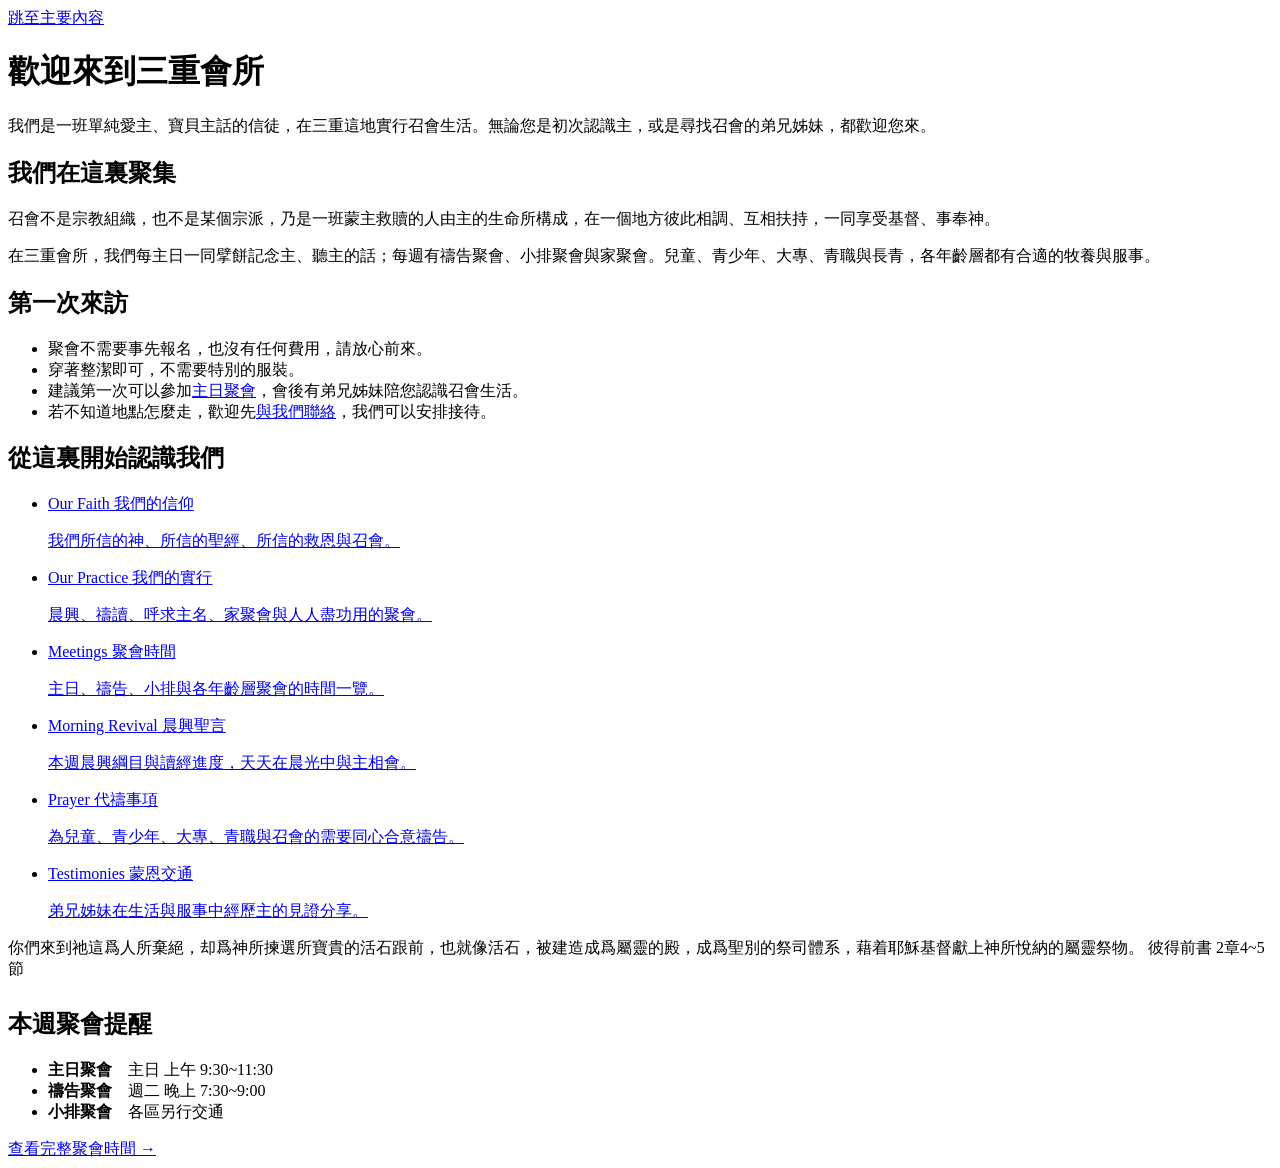
==== index.html @ 0f27f705 "Add files via upload" ====
<!DOCTYPE html>
<html lang="zh-Hant-TW">
<head>
<meta charset="UTF-8">
<meta name="viewport" content="width=device-width, initial-scale=1">
<title>首頁</title>
<meta name="description" content="新北市召會三重會所：聚會時間、代禱事項、晨興聖言與真理追求資訊。歡迎您與我們一同過召會生活。">
<meta name="theme-color" content="#A9C9DF">
<meta property="og:type" content="website">
<meta property="og:title" content="首頁｜新北市召會三重會所">
<meta property="og:description" content="新北市召會三重會所：聚會時間、代禱事項、晨興聖言與真理追求資訊。歡迎您與我們一同過召會生活。">
<meta property="og:locale" content="zh_TW">
<link rel="preconnect" href="https://fonts.googleapis.com">
<link rel="preconnect" href="https://fonts.gstatic.com" crossorigin>
<link href="https://fonts.googleapis.com/css2?family=Noto+Sans+TC:wght@400;500;700;900&display=swap" rel="stylesheet">
<link rel="stylesheet" href="assets/style.css">
</head>
<body data-page="home">

<a class="skip-link" href="#main">跳至主要內容</a>

<!-- 標題帶與選單由 assets/site.js 產生；未開啟 JavaScript 時顯示下方簡易連結 -->
<div id="site-header"><noscript>
  <header class="banner"><div class="wrap banner__inner">
    <span class="banner__logo"><span class="banner__org">新北市召會</span><span class="banner__hall">三重會所</span></span>
  </div></header>
  <nav class="nav" aria-label="主選單"><div class="wrap nav__inner"><ul class="nav__list" style="display:flex">
    <li class="nav__item"><a class="nav__link" href="index.html">首頁</a></li>
    <li class="nav__item"><a class="nav__link" href="about.html">召會簡介</a></li>
    <li class="nav__item"><a class="nav__link" href="truth.html">真理追求</a></li>
    <li class="nav__item"><a class="nav__link" href="prayer.html">代禱事項</a></li>
    <li class="nav__item"><a class="nav__link" href="meetings.html">聚會時間</a></li>
    <li class="nav__item"><a class="nav__link" href="contact.html">聯絡我們</a></li>
  </ul></div></nav>
</noscript></div>

<main id="main" class="page">
  <div class="wrap">
    <h1 class="page__title">歡迎來到三重會所</h1>
    <p class="page__lead">我們是一班單純愛主、寶貝主話的信徒，在三重這地實行召會生活。無論您是初次認識主，或是尋找召會的弟兄姊妹，都歡迎您來。</p>

    <div class="layout">
      <div>
        <h2 class="sec">我們在這裏聚集</h2>
        <p>召會不是宗教組織，也不是某個宗派，乃是一班蒙主救贖的人由主的生命所構成，在一個地方彼此相調、互相扶持，一同享受基督、事奉神。</p>
        <p>在三重會所，我們每主日一同擘餅記念主、聽主的話；每週有禱告聚會、小排聚會與家聚會。兒童、青少年、大專、青職與長青，各年齡層都有合適的牧養與服事。</p>

        <h2 class="sec">第一次來訪</h2>
        <ul class="list">
          <li>聚會不需要事先報名，也沒有任何費用，請放心前來。</li>
          <li>穿著整潔即可，不需要特別的服裝。</li>
          <li>建議第一次可以參加<a href="meetings.html">主日聚會</a>，會後有弟兄姊妹陪您認識召會生活。</li>
          <li>若不知道地點怎麼走，歡迎先<a href="contact.html">與我們聯絡</a>，我們可以安排接待。</li>
        </ul>

        <h2 class="sec">從這裏開始認識我們</h2>
        <ul class="cards">
          <li><a class="card" href="faith.html">
            <span class="card__kicker">Our Faith</span>
            <span class="card__title">我們的信仰</span>
            <p class="card__text">我們所信的神、所信的聖經、所信的救恩與召會。</p>
          </a></li>
          <li><a class="card" href="practice.html">
            <span class="card__kicker">Our Practice</span>
            <span class="card__title">我們的實行</span>
            <p class="card__text">晨興、禱讀、呼求主名、家聚會與人人盡功用的聚會。</p>
          </a></li>
          <li><a class="card" href="meetings.html">
            <span class="card__kicker">Meetings</span>
            <span class="card__title">聚會時間</span>
            <p class="card__text">主日、禱告、小排與各年齡層聚會的時間一覽。</p>
          </a></li>
          <li><a class="card" href="morning-revival.html">
            <span class="card__kicker">Morning Revival</span>
            <span class="card__title">晨興聖言</span>
            <p class="card__text">本週晨興綱目與讀經進度，天天在晨光中與主相會。</p>
          </a></li>
          <li><a class="card" href="prayer.html">
            <span class="card__kicker">Prayer</span>
            <span class="card__title">代禱事項</span>
            <p class="card__text">為兒童、青少年、大專、青職與召會的需要同心合意禱告。</p>
          </a></li>
          <li><a class="card" href="testimony.html">
            <span class="card__kicker">Testimonies</span>
            <span class="card__title">蒙恩交通</span>
            <p class="card__text">弟兄姊妹在生活與服事中經歷主的見證分享。</p>
          </a></li>
        </ul>
      </div>

      <aside>
        <p class="verse verse--ruled">
          你們來到祂這爲人所棄絕，却爲神所揀選所寶貴的活石跟前，也就像活石，被建造成爲屬靈的殿，成爲聖別的祭司體系，藉着耶穌基督獻上神所悅納的屬靈祭物。
          <span class="verse__ref">彼得前書 2章4~5節</span>
        </p>

        <div class="panel" style="margin-top:28px">
          <h2 class="sec" style="margin-top:0">本週聚會提醒</h2>
          <ul class="list list--plain">
            <li><b>主日聚會</b>　主日 上午 9:30~11:30</li>
            <li><b>禱告聚會</b>　週二 晚上 7:30~9:00</li>
            <li><b>小排聚會</b>　各區另行交通</li>
          </ul>
          <p style="margin-bottom:0"><a href="meetings.html">查看完整聚會時間 →</a></p>
        </div>
      </aside>
    </div>
  </div>
</main>

<div id="site-footer"></div>
<script src="assets/site.js"></script>
</body>
</html>
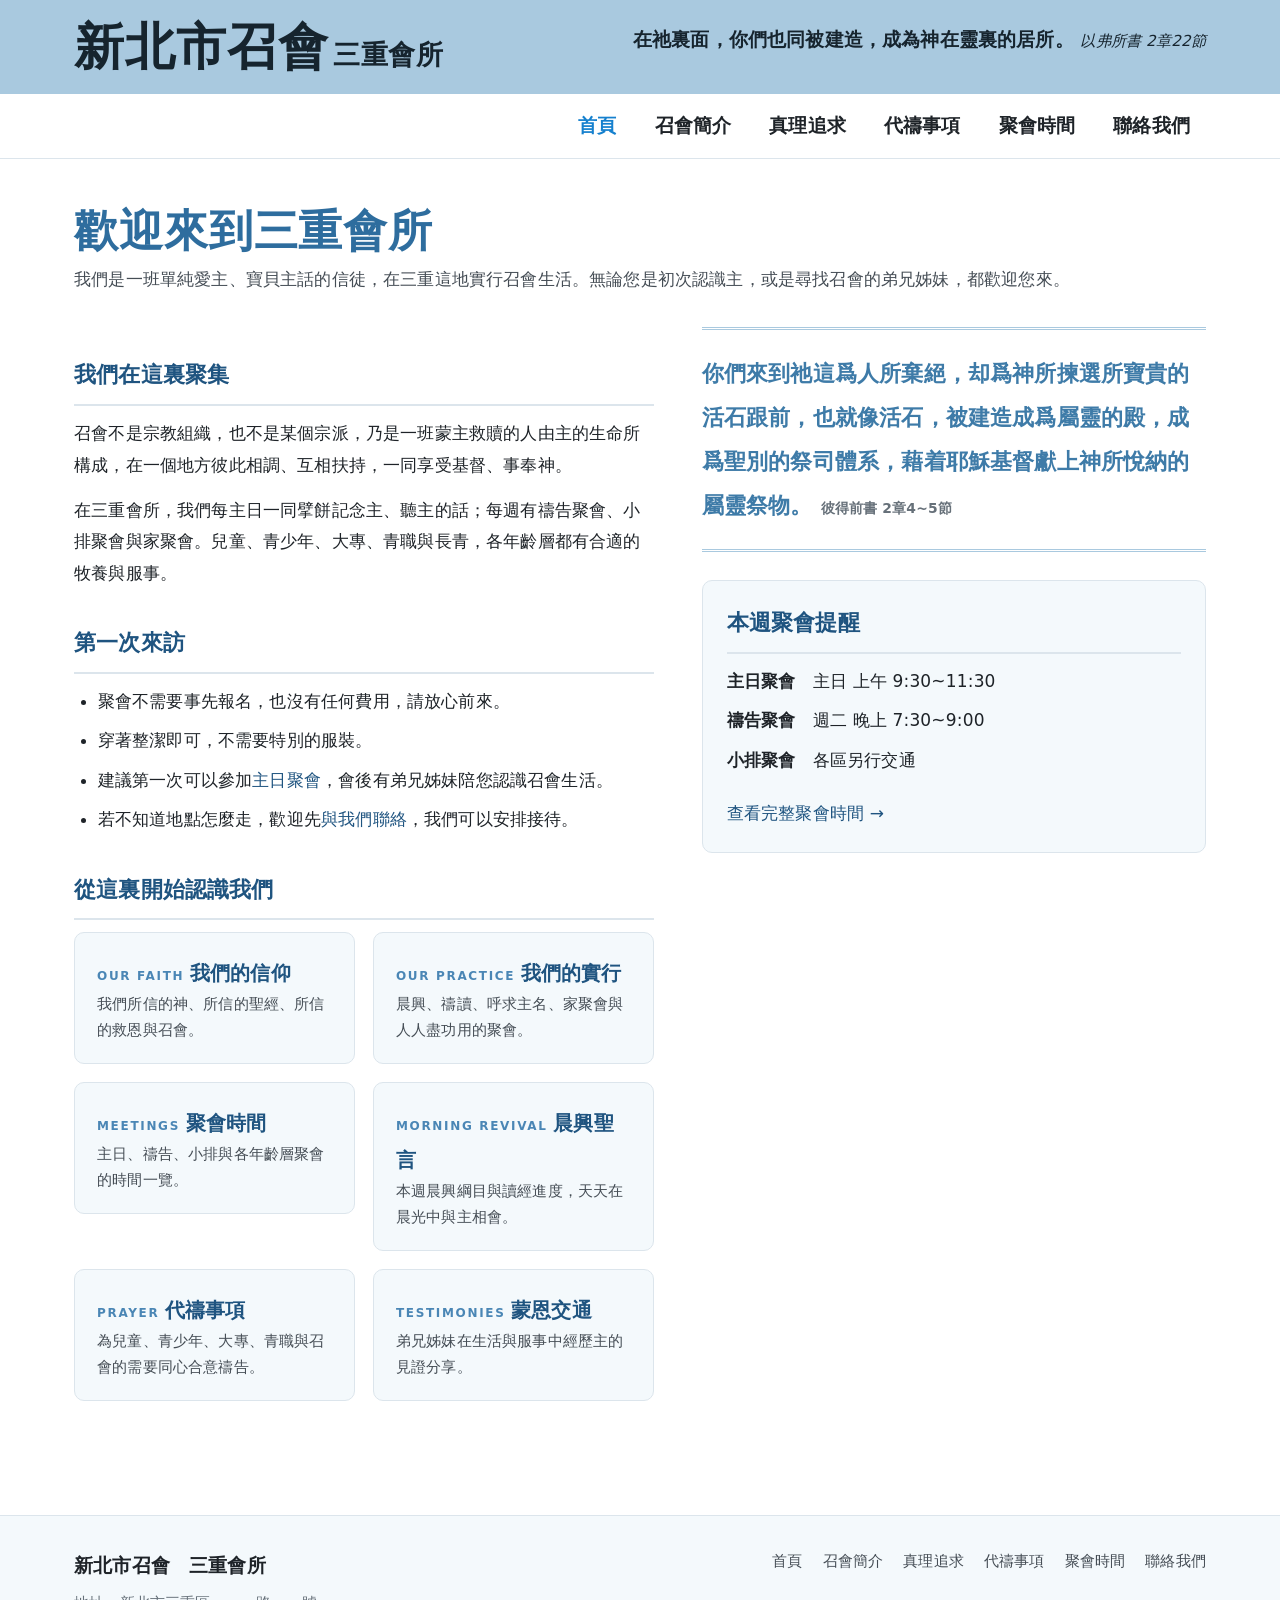
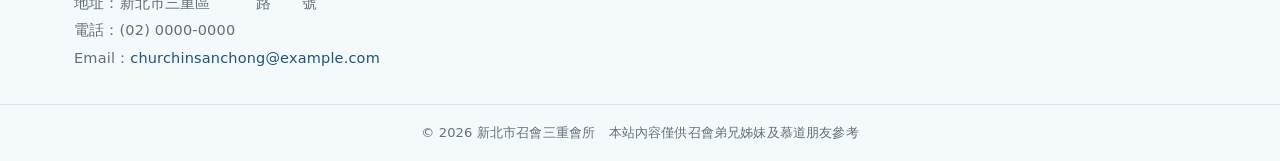
==== commit 8052ac57: "Add files via upload" ====
--- a/index.html
+++ b/index.html
@@ -13,13 +13,13 @@
 <link rel="preconnect" href="https://fonts.googleapis.com">
 <link rel="preconnect" href="https://fonts.gstatic.com" crossorigin>
 <link href="https://fonts.googleapis.com/css2?family=Noto+Sans+TC:wght@400;500;700;900&display=swap" rel="stylesheet">
-<link rel="stylesheet" href="assets/style.css">
+<link rel="stylesheet" href="style.css">
 </head>
 <body data-page="home">
 
 <a class="skip-link" href="#main">跳至主要內容</a>
 
-<!-- 標題帶與選單由 assets/site.js 產生；未開啟 JavaScript 時顯示下方簡易連結 -->
+<!-- 標題帶與選單由 site.js 產生；未開啟 JavaScript 時顯示下方簡易連結 -->
 <div id="site-header"><noscript>
   <header class="banner"><div class="wrap banner__inner">
     <span class="banner__logo"><span class="banner__org">新北市召會</span><span class="banner__hall">三重會所</span></span>
@@ -109,6 +109,6 @@
 </main>
 
 <div id="site-footer"></div>
-<script src="assets/site.js"></script>
+<script src="site.js"></script>
 </body>
 </html>
--- a/style.css
+++ b/style.css
@@ -0,0 +1,294 @@
+/* ============================================================
+   新北市召會 三重會所 — 全站樣式
+   參照淡水會所網站的版面架構（標題帶 / 橫向選單 / 內文 / 經文欄）
+   如需調整整體配色，只要修改下面 :root 的色票即可。
+   ============================================================ */
+
+:root{
+  /* 色票 —— 粉藍 */
+  --band:      #A9C9DF;   /* 頂端標題帶底色（粉藍） */
+  --band-ink:  #16242E;   /* 標題帶上的文字（深藍灰） */
+  --brand:     #2E6D9E;   /* 頁面主標題（藍） */
+  --brand-dark:#1F5480;   /* 段落標題、連結（深藍） */
+  --active:    #1580CE;   /* 目前所在頁面的選單顏色（亮藍） */
+  --hover:     #4A86B5;   /* 選單滑過的顏色（中藍） */
+  --verse:     #3E7BA8;   /* 經文區塊的字（霧藍） */
+  --ink:       #1E2328;   /* 內文 */
+  --ink-2:     #454D55;   /* 次要內文 */
+  --ink-3:     #667079;   /* 註解、頁尾 */
+  --line:      #DCE5EC;   /* 分隔線 */
+  --bg:        #FFFFFF;
+  --bg-soft:   #F4F9FC;   /* 淺色區塊底 */
+
+  /* 版面 */
+  --wrap: 1180px;
+  --radius: 10px;
+}
+
+*,*::before,*::after{box-sizing:border-box}
+html{-webkit-text-size-adjust:100%;scroll-behavior:smooth}
+body{
+  margin:0;
+  background:var(--bg);
+  color:var(--ink);
+  font-family:"Noto Sans TC","PingFang TC","Microsoft JhengHei",system-ui,-apple-system,sans-serif;
+  font-size:17px;
+  line-height:1.85;
+  letter-spacing:.01em;
+}
+img{max-width:100%;height:auto;display:block}
+a{color:var(--brand-dark);text-decoration:none}
+a:hover{text-decoration:underline}
+[hidden]{display:none !important}
+
+.wrap{max-width:var(--wrap);margin:0 auto;padding-inline:24px}
+
+/* ── 略過導覽（無障礙） ───────────────────────────── */
+.skip-link{
+  position:absolute;left:-9999px;top:0;z-index:200;
+  background:var(--active);color:#fff;padding:10px 18px;border-radius:0 0 var(--radius) 0;
+}
+.skip-link:focus{left:0}
+
+/* ============================================================
+   1. 頂端標題帶
+   ============================================================ */
+.banner{background:var(--band);color:var(--band-ink)}
+.banner__inner{
+  display:flex;align-items:center;justify-content:space-between;gap:28px;
+  padding-block:22px;
+}
+.banner__logo{display:flex;align-items:baseline;gap:4px;color:inherit;text-decoration:none}
+.banner__logo:hover{text-decoration:none}
+.banner__org{
+  font-size:clamp(30px,4.6vw,50px);font-weight:900;line-height:1;letter-spacing:.02em;
+}
+.banner__hall{
+  font-size:clamp(17px,2.4vw,27px);font-weight:900;line-height:1;letter-spacing:.02em;
+}
+.banner__verse{
+  text-align:right;font-weight:700;line-height:1.7;
+  font-size:clamp(13px,1.45vw,19px);max-width:34em;
+}
+.banner__ref{font-size:.82em;font-weight:500;font-style:italic;white-space:nowrap}
+
+/* ============================================================
+   2. 導覽選單
+   ============================================================ */
+.nav{
+  position:sticky;top:0;z-index:100;
+  background:rgba(255,255,255,.96);
+  backdrop-filter:saturate(160%) blur(6px);
+  border-bottom:1px solid var(--line);
+}
+.nav__inner{display:flex;align-items:center;justify-content:flex-end;gap:12px;min-height:64px}
+
+.nav__toggle{
+  display:none;margin-right:auto;
+  background:none;border:1px solid var(--line);border-radius:8px;
+  padding:9px 13px;font:inherit;font-size:15px;color:var(--ink);cursor:pointer;
+  align-items:center;gap:8px;
+}
+.nav__toggle:hover{border-color:var(--hover);color:var(--hover)}
+.nav__burger{width:18px;height:2px;background:currentColor;position:relative;display:block}
+.nav__burger::before,.nav__burger::after{
+  content:"";position:absolute;left:0;width:18px;height:2px;background:currentColor;
+}
+.nav__burger::before{top:-6px}
+.nav__burger::after{top:6px}
+
+.nav__list{list-style:none;display:flex;align-items:center;gap:6px;margin:0;padding:0}
+.nav__item{position:relative}
+.nav__link{
+  display:block;padding:12px 16px;border-radius:8px;
+  font-size:19px;font-weight:700;color:var(--ink);text-decoration:none;white-space:nowrap;
+  transition:color .15s ease,background .15s ease;
+}
+.nav__link:hover,.nav__link:focus-visible{color:var(--hover);text-decoration:none}
+.nav__item.is-current > .nav__link{color:var(--active)}
+
+/* 下拉子選單 */
+.nav__sub{
+  list-style:none;margin:0;padding:6px;
+  position:absolute;top:100%;left:50%;transform:translateX(-50%) translateY(-6px);
+  min-width:max-content;background:var(--band);
+  border-radius:0 0 var(--radius) var(--radius);
+  box-shadow:0 10px 26px rgba(0,0,0,.16);
+  opacity:0;visibility:hidden;transition:opacity .16s ease,transform .16s ease,visibility .16s;
+}
+.nav__item:hover > .nav__sub,
+.nav__item:focus-within > .nav__sub{opacity:1;visibility:visible;transform:translateX(-50%) translateY(0)}
+.nav__sub .nav__link{
+  font-size:17px;font-weight:700;color:var(--band-ink);padding:9px 18px;text-align:center;
+}
+.nav__sub .nav__link:hover{color:#fff;background:rgba(0,0,0,.14)}
+.nav__sub li.is-current > .nav__link{color:var(--active)}
+
+/* ============================================================
+   3. 頁面主體
+   ============================================================ */
+.page{padding-block:44px 64px;min-height:52vh}
+.page__title{
+  font-size:clamp(30px,4.4vw,44px);font-weight:900;color:var(--brand);
+  margin:0 0 6px;line-height:1.25;letter-spacing:.02em;
+}
+.page__lead{color:var(--ink-2);margin:0 0 26px;font-size:17px}
+
+/* 兩欄：主內容 + 右側經文欄 */
+.layout{display:grid;grid-template-columns:minmax(0,1.15fr) minmax(0,1fr);gap:48px;align-items:start}
+.layout--narrow{grid-template-columns:minmax(0,760px);justify-content:start}
+
+/* 段落標題 */
+h2.sec{
+  font-size:22px;font-weight:900;color:var(--brand-dark);
+  margin:34px 0 12px;padding-bottom:8px;border-bottom:2px solid var(--line);
+}
+h3.sub{font-size:18px;font-weight:700;color:var(--ink);margin:22px 0 8px}
+p{margin:0 0 14px}
+
+/* ── 條列 ───────────────────────────────────────── */
+.list{margin:0 0 22px;padding-left:1.4em}
+.list li{margin-bottom:8px}
+.list--num{list-style:decimal}
+.list--cjk{list-style:cjk-ideographic}
+.list--plain{list-style:none;padding-left:0}
+
+/* 代禱事項 / 分組條列 */
+.group{margin-bottom:26px}
+.group__head{font-size:18px;font-weight:900;color:var(--ink);margin:0 0 6px}
+.group__items{margin:0;padding-left:1.35em}
+.group__items li{margin-bottom:6px;color:var(--ink-2)}
+
+/* 聚會時間表 */
+.meetings{list-style:decimal;margin:0;padding-left:1.5em;font-size:18px}
+.meetings li{margin-bottom:14px}
+.meetings b{font-weight:900}
+.meetings .when{color:var(--ink-2)}
+.meetings .memo{display:block;font-size:14.5px;color:var(--ink-3);line-height:1.6;margin-top:2px}
+
+/* ── 經文區塊 ───────────────────────────────────── */
+.verse{
+  color:var(--verse);font-weight:900;font-size:clamp(17px,1.75vw,23px);line-height:1.95;
+  margin:6px 0 0;
+}
+.verse__ref{font-size:.62em;font-weight:700;color:var(--ink-3);white-space:nowrap}
+.verse--ruled{border-top:3px double var(--band);border-bottom:3px double var(--band);padding-block:22px}
+
+/* ── 卡片 ───────────────────────────────────────── */
+.cards{display:grid;grid-template-columns:repeat(auto-fit,minmax(232px,1fr));gap:18px;margin:8px 0 30px;padding:0;list-style:none}
+.card{
+  display:block;background:var(--bg-soft);border:1px solid var(--line);border-radius:var(--radius);
+  padding:22px 22px 20px;color:inherit;text-decoration:none;
+  transition:transform .18s ease,box-shadow .18s ease,border-color .18s ease;
+}
+a.card:hover{transform:translateY(-3px);box-shadow:0 12px 28px rgba(0,0,0,.08);border-color:var(--band);text-decoration:none}
+.card__kicker{font-size:12px;font-weight:700;letter-spacing:.14em;color:var(--hover);text-transform:uppercase}
+.card__title{font-size:20px;font-weight:900;color:var(--brand-dark);margin:6px 0 6px}
+.card__text{font-size:15px;color:var(--ink-2);line-height:1.7;margin:0}
+
+/* ── 資訊方塊 / 提醒 ────────────────────────────── */
+.panel{background:var(--bg-soft);border:1px solid var(--line);border-radius:var(--radius);padding:22px 24px;margin:0 0 24px}
+.panel > :last-child{margin-bottom:0}
+.note{
+  border-left:4px solid var(--band);background:var(--bg-soft);
+  padding:14px 18px;border-radius:0 var(--radius) var(--radius) 0;
+  font-size:15px;color:var(--ink-2);margin:0 0 24px;
+}
+.note b{color:var(--brand-dark)}
+
+/* ── 晨興聖言（綱目） ───────────────────────────── */
+.mr__meta{font-size:17px;line-height:1.8;margin:0 0 6px}
+.mr__meta b{font-weight:900}
+.mr__scripture{color:var(--ink-2);margin:0 0 28px}
+.mr__day{
+  font-size:19px;font-weight:900;color:var(--brand-dark);
+  margin:30px 0 10px;padding:6px 0;border-top:1px solid var(--line);
+}
+.outline{list-style:none;margin:0 0 18px;padding:0}
+.outline ol{list-style:none;margin:6px 0 0;padding:0}
+.outline li{margin-bottom:9px;line-height:1.85}
+.outline .lv1{font-weight:900;color:var(--ink)}          /* 壹、貳、參 */
+.outline .lv2{font-weight:400;color:var(--ink)}          /* 一、二、三 */
+.outline .lv3{font-weight:400;color:var(--ink-2);padding-left:2em}   /* 1. 2. 3. */
+.outline .lv4{font-weight:400;color:var(--ink-3);padding-left:4em}   /* a. b. c. */
+.marker{color:var(--brand);font-weight:900;margin-right:.4em}
+
+/* ── 蒙恩交通 ───────────────────────────────────── */
+.story{border-bottom:1px solid var(--line);padding-bottom:22px;margin-bottom:22px}
+.story:last-child{border-bottom:0}
+.story__date{font-size:13.5px;color:var(--ink-3);letter-spacing:.05em}
+.story__title{font-size:20px;font-weight:900;color:var(--brand-dark);margin:4px 0 8px}
+.story__body{margin:0;color:var(--ink-2)}
+
+/* ── 聯絡我們 ───────────────────────────────────── */
+.contact{list-style:none;margin:0 0 24px;padding:0}
+.contact li{display:flex;gap:14px;padding:13px 0;border-bottom:1px solid var(--line);align-items:flex-start}
+.contact li:last-child{border-bottom:0}
+.contact dt,.contact .k{flex:0 0 5.5em;font-weight:900;color:var(--brand-dark)}
+.contact .v{flex:1;min-width:0;color:var(--ink-2);word-break:break-word}
+.map{border:1px solid var(--line);border-radius:var(--radius);overflow:hidden;aspect-ratio:16/10}
+.map iframe{width:100%;height:100%;border:0;display:block}
+
+/* ── 圖片 ───────────────────────────────────────── */
+.figure{margin:26px 0 0;border-radius:var(--radius);overflow:hidden;border:1px solid var(--line)}
+.figure figcaption{font-size:14px;color:var(--ink-3);padding:10px 14px;background:var(--bg-soft)}
+.placeholder{
+  display:grid;place-items:center;aspect-ratio:16/9;background:var(--bg-soft);
+  color:var(--ink-3);font-size:15px;text-align:center;padding:20px;
+}
+
+/* ============================================================
+   4. 頁尾
+   ============================================================ */
+.footer{background:var(--bg-soft);border-top:1px solid var(--line);margin-top:20px}
+.footer__inner{display:flex;flex-wrap:wrap;gap:26px;justify-content:space-between;padding-block:32px}
+.footer__brand{font-weight:900;font-size:19px;color:var(--ink)}
+.footer__meta{font-size:14.5px;color:var(--ink-3);line-height:1.9;margin:6px 0 0}
+.footer__links{list-style:none;margin:0;padding:0;display:flex;flex-wrap:wrap;gap:8px 20px;font-size:14.5px}
+.footer__links a{color:var(--ink-2)}
+.footer__copy{border-top:1px solid var(--line);padding-block:16px;font-size:13px;color:var(--ink-3);text-align:center}
+
+/* ============================================================
+   5. 響應式（手機 / 平板）
+   ============================================================ */
+@media (max-width:1000px){
+  .layout{grid-template-columns:minmax(0,1fr);gap:34px}
+}
+
+@media (max-width:860px){
+  body{font-size:16px}
+  .banner__inner{flex-direction:column;align-items:flex-start;gap:12px;padding-block:18px}
+  .banner__verse{text-align:left;font-size:14px}
+
+  .nav__inner{justify-content:flex-start;min-height:58px;flex-wrap:wrap}
+  .nav__toggle{display:inline-flex}
+  .nav__list{
+    display:none;width:100%;flex-direction:column;align-items:stretch;gap:0;
+    padding-bottom:12px;
+  }
+  .nav__list.is-open{display:flex}
+  .nav__item{border-top:1px solid var(--line)}
+  .nav__link{padding:13px 4px;border-radius:0}
+  .nav__sub{
+    position:static;transform:none;opacity:1;visibility:visible;
+    background:var(--bg-soft);box-shadow:none;border-radius:0;padding:2px 0 6px;
+  }
+  .nav__item:hover > .nav__sub,
+  .nav__item:focus-within > .nav__sub{transform:none}
+  .nav__sub .nav__link{text-align:left;padding-left:22px;font-size:16px;color:var(--ink-2)}
+  .nav__sub .nav__link::before{content:"— ";color:var(--band)}
+}
+
+@media (max-width:520px){
+  .wrap{padding-inline:18px}
+  .page{padding-block:32px 48px}
+  .contact li{flex-direction:column;gap:2px}
+  .contact dt,.contact .k{flex:none}
+}
+
+/* ── 列印 ───────────────────────────────────────── */
+@media print{
+  .nav,.footer__links,.skip-link{display:none}
+  body{font-size:12pt}
+  .banner{background:none;border-bottom:2px solid var(--band)}
+}
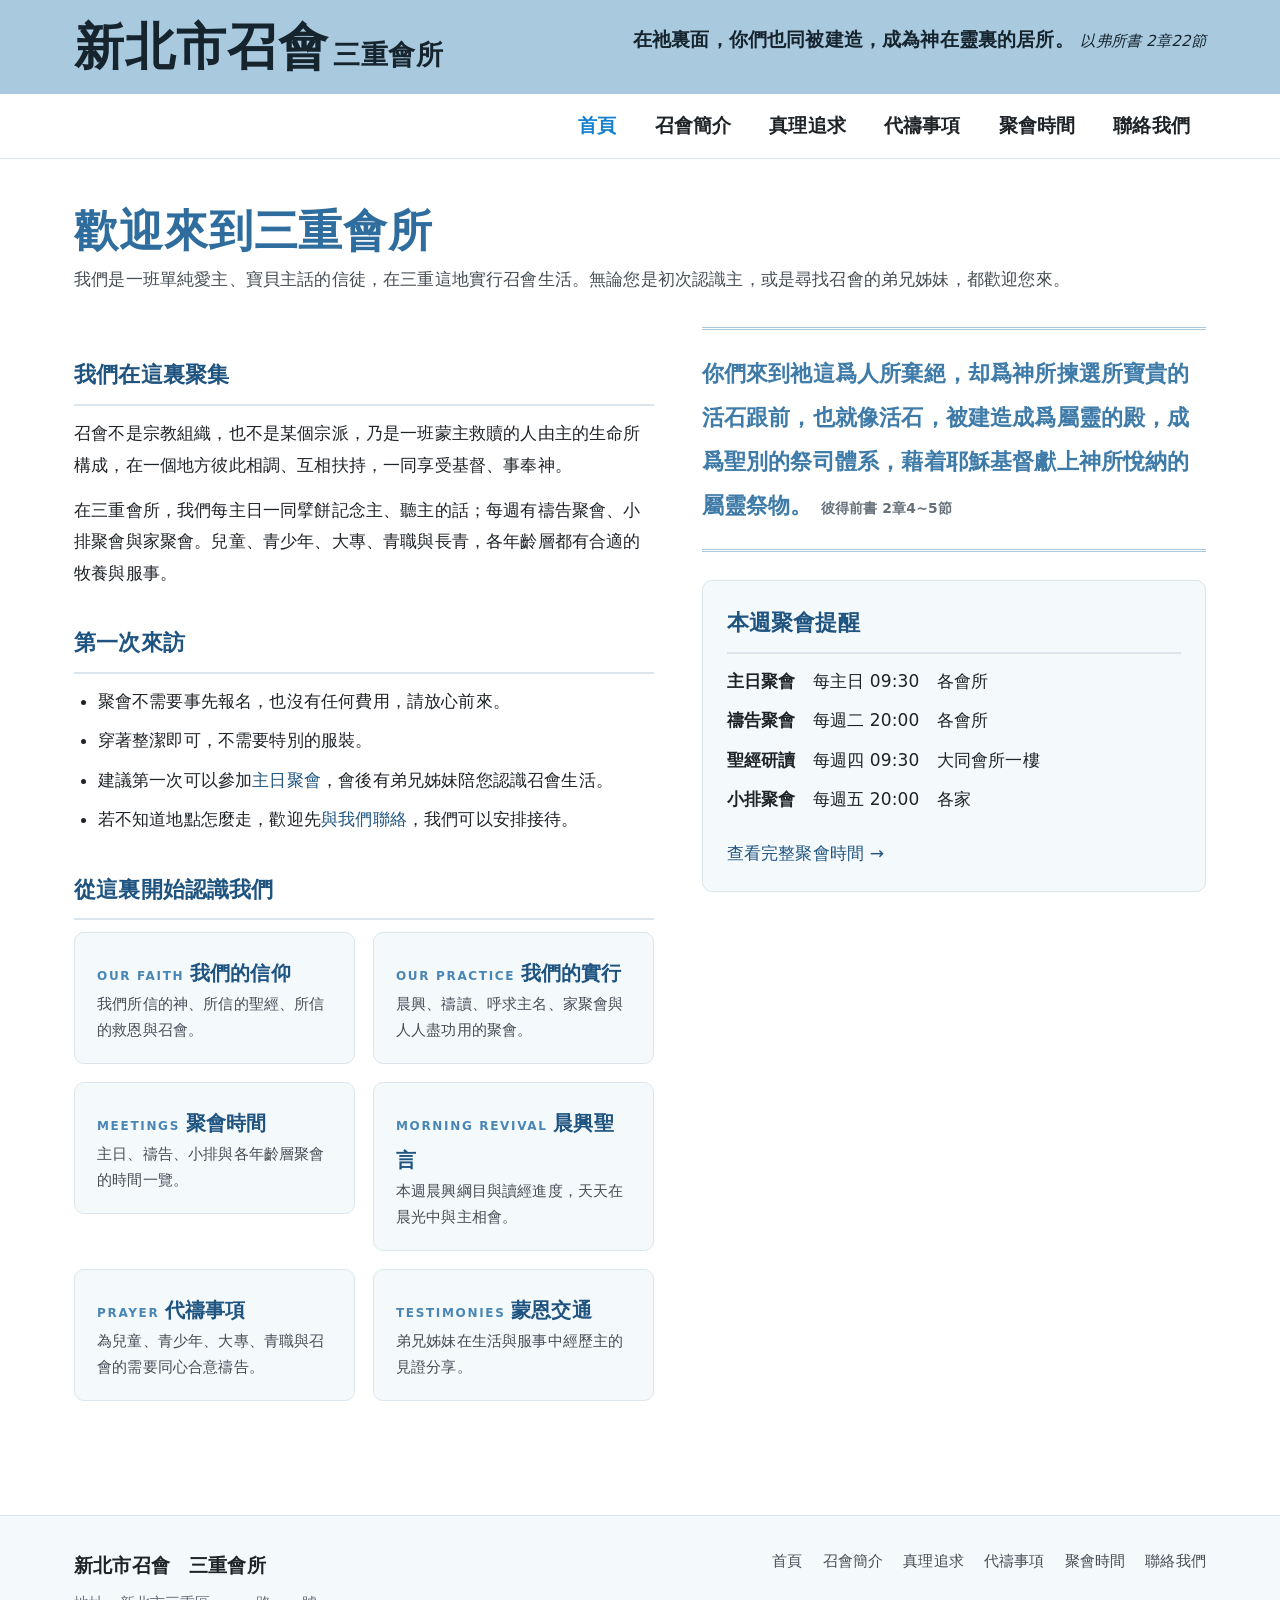
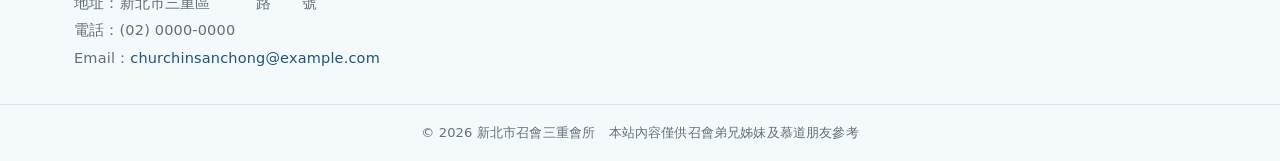
==== commit 41a6fe2e: "Add files via upload" ====
--- a/index.html
+++ b/index.html
@@ -97,9 +97,10 @@
         <div class="panel" style="margin-top:28px">
           <h2 class="sec" style="margin-top:0">本週聚會提醒</h2>
           <ul class="list list--plain">
-            <li><b>主日聚會</b>　主日 上午 9:30~11:30</li>
-            <li><b>禱告聚會</b>　週二 晚上 7:30~9:00</li>
-            <li><b>小排聚會</b>　各區另行交通</li>
+            <li><b>主日聚會</b>　每主日 09:30　各會所</li>
+            <li><b>禱告聚會</b>　每週二 20:00　各會所</li>
+            <li><b>聖經研讀</b>　每週四 09:30　大同會所一樓</li>
+            <li><b>小排聚會</b>　每週五 20:00　各家</li>
           </ul>
           <p style="margin-bottom:0"><a href="meetings.html">查看完整聚會時間 →</a></p>
         </div>
--- a/style.css
+++ b/style.css
@@ -228,6 +228,17 @@
 .contact .v{flex:1;min-width:0;color:var(--ink-2);word-break:break-word}
 .map{border:1px solid var(--line);border-radius:var(--radius);overflow:hidden;aspect-ratio:16/10}
 .map iframe{width:100%;height:100%;border:0;display:block}
+
+/* ── 表格（聚會一覽、讀經進度） ─────────────────── */
+.tbl-wrap{overflow-x:auto;margin:0 0 26px;border:1px solid var(--line);border-radius:var(--radius)}
+.tbl{border-collapse:collapse;width:100%;min-width:430px;font-size:15.5px}
+.tbl th,.tbl td{padding:10px 14px;text-align:left;border-bottom:1px solid var(--line);vertical-align:top}
+.tbl thead th{background:var(--bg-soft);font-weight:900;color:var(--brand-dark);white-space:nowrap}
+.tbl tbody tr:last-child td{border-bottom:0}
+.tbl .nw{white-space:nowrap}
+.tbl .when{font-variant-numeric:tabular-nums;white-space:nowrap}
+.tbl .name{font-weight:700;color:var(--ink);white-space:nowrap}
+.tbl tbody tr:hover{background:var(--bg-soft)}
 
 /* ── 圖片 ───────────────────────────────────────── */
 .figure{margin:26px 0 0;border-radius:var(--radius);overflow:hidden;border:1px solid var(--line)}
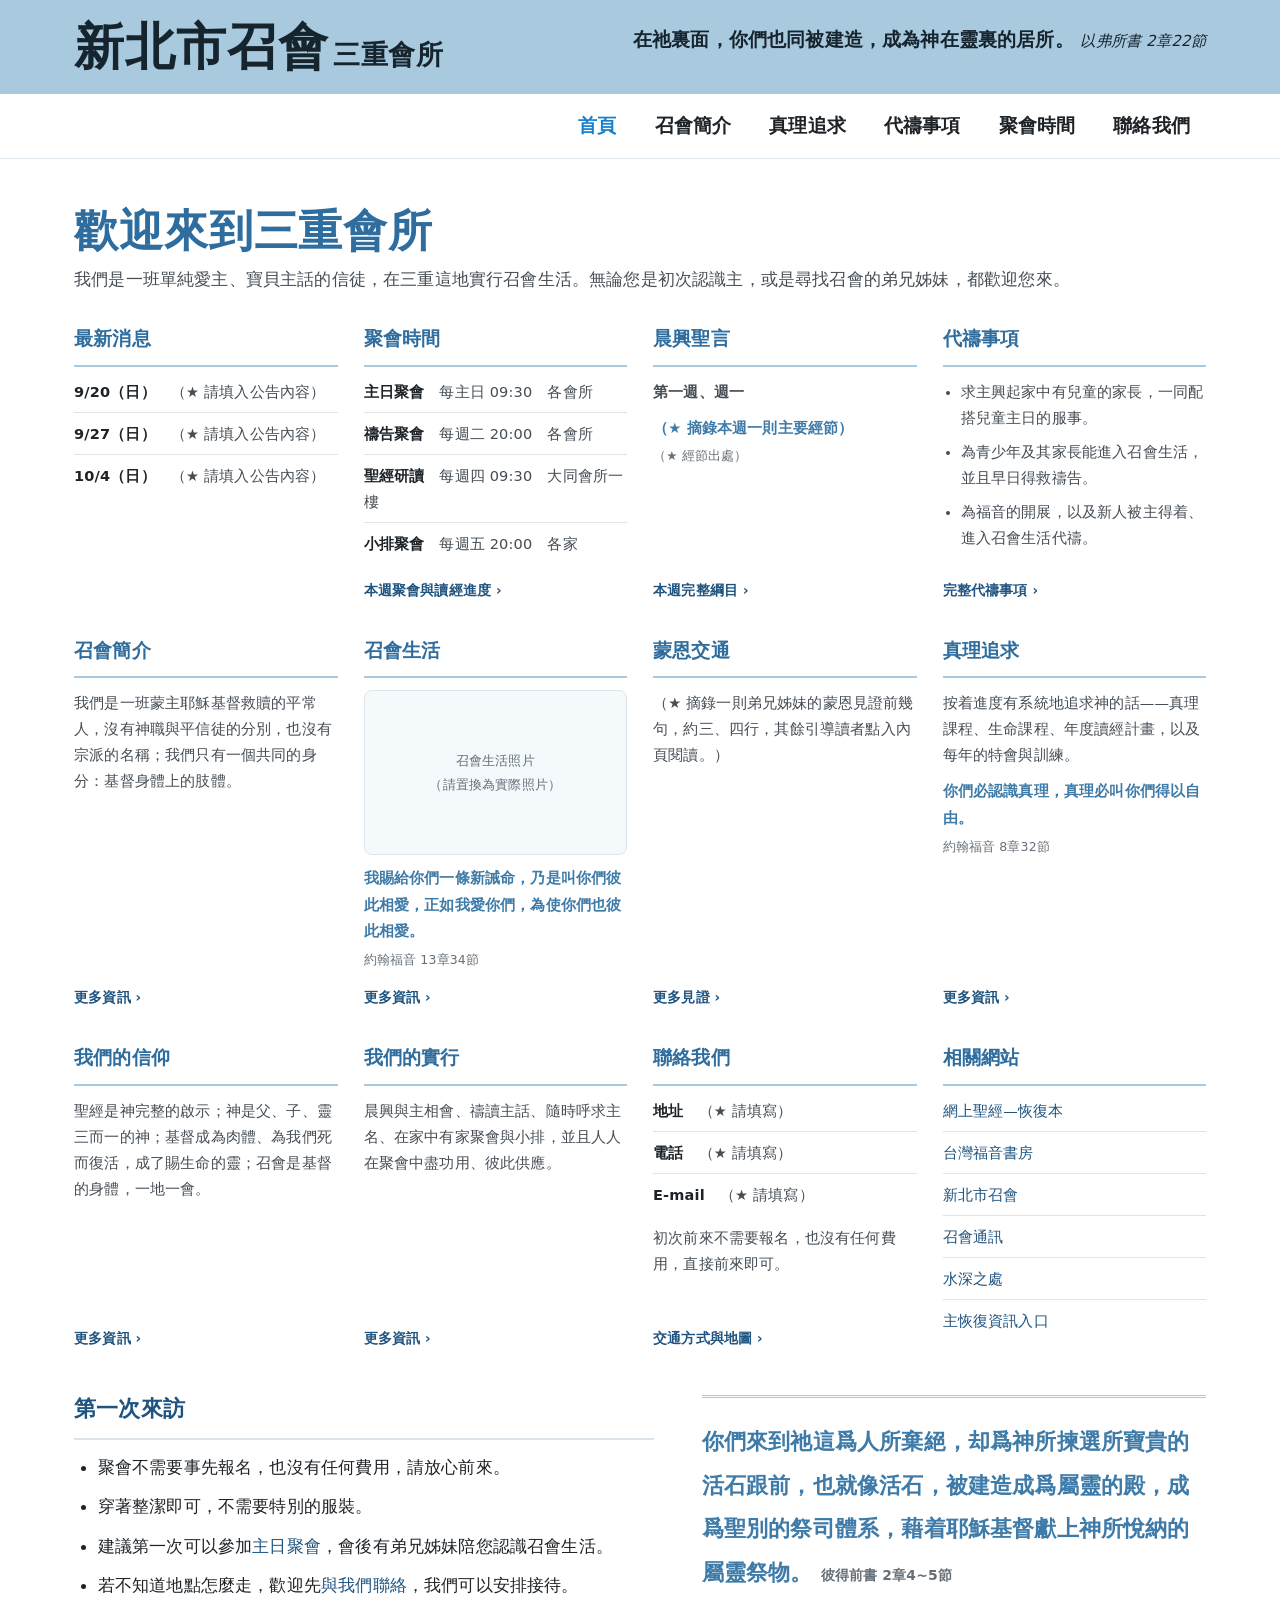
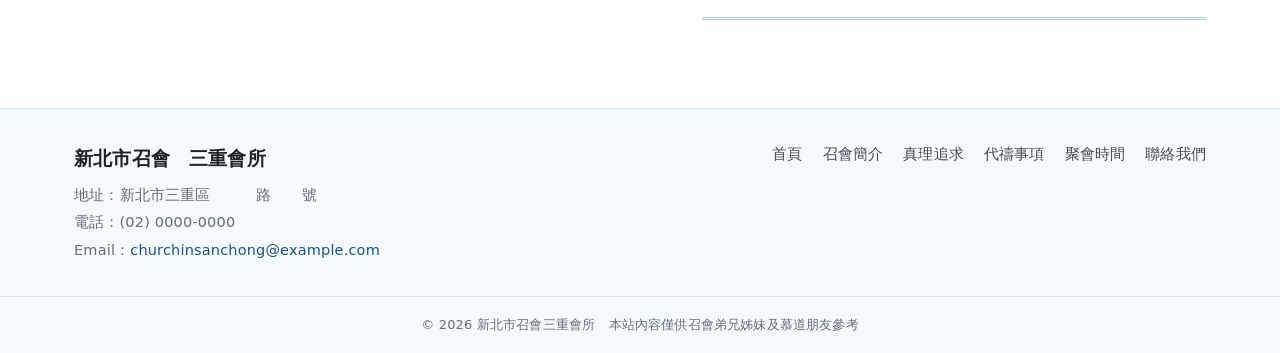
==== commit ed5d385e: "Add files via upload" ====
--- a/index.html
+++ b/index.html
@@ -39,71 +39,172 @@
     <h1 class="page__title">歡迎來到三重會所</h1>
     <p class="page__lead">我們是一班單純愛主、寶貝主話的信徒，在三重這地實行召會生活。無論您是初次認識主，或是尋找召會的弟兄姊妹，都歡迎您來。</p>
 
+    <!-- ============================================================
+         首頁入口區塊（參照淡水會所首頁的四欄版面）
+         每一塊放一段摘要，底部以「更多資訊 ›」連到內頁。
+         ★ 標記處請替換為實際內容。
+         ============================================================ -->
+    <div class="home-grid">
+
+      <!-- ── 1. 最新消息（★ 每週更新）── -->
+      <section class="block">
+        <h2 class="block__title">最新消息</h2>
+        <div class="block__body">
+          <ul class="block__list block__list--plain">
+            <li><span class="block__date">9/20（日）</span>　（★ 請填入公告內容）</li>
+            <li><span class="block__date">9/27（日）</span>　（★ 請填入公告內容）</li>
+            <li><span class="block__date">10/4（日）</span>　（★ 請填入公告內容）</li>
+          </ul>
+        </div>
+      </section>
+
+      <!-- ── 2. 聚會時間 ── -->
+      <section class="block">
+        <h2 class="block__title">聚會時間</h2>
+        <div class="block__body">
+          <ul class="block__list block__list--plain">
+            <li><span class="block__date">主日聚會</span>　每主日 09:30　各會所</li>
+            <li><span class="block__date">禱告聚會</span>　每週二 20:00　各會所</li>
+            <li><span class="block__date">聖經研讀</span>　每週四 09:30　大同會所一樓</li>
+            <li><span class="block__date">小排聚會</span>　每週五 20:00　各家</li>
+          </ul>
+        </div>
+        <a class="block__more" href="meetings.html">本週聚會與讀經進度</a>
+      </section>
+
+      <!-- ── 3. 晨興聖言（★ 每週更新摘錄）── -->
+      <section class="block">
+        <h2 class="block__title">晨興聖言</h2>
+        <div class="block__body">
+          <p><b>第一週、週一</b></p>
+          <p class="block__quote">（★ 摘錄本週一則主要經節）
+            <span class="block__ref">（★ 經節出處）</span>
+          </p>
+        </div>
+        <a class="block__more" href="morning-revival.html">本週完整綱目</a>
+      </section>
+
+      <!-- ── 4. 代禱事項 ── -->
+      <section class="block">
+        <h2 class="block__title">代禱事項</h2>
+        <div class="block__body">
+          <ul class="block__list">
+            <li>求主興起家中有兒童的家長，一同配搭兒童主日的服事。</li>
+            <li>為青少年及其家長能進入召會生活，並且早日得救禱告。</li>
+            <li>為福音的開展，以及新人被主得着、進入召會生活代禱。</li>
+          </ul>
+        </div>
+        <a class="block__more" href="prayer.html">完整代禱事項</a>
+      </section>
+
+      <!-- ── 5. 召會簡介 ── -->
+      <section class="block">
+        <h2 class="block__title">召會簡介</h2>
+        <div class="block__body">
+          <p>我們是一班蒙主耶穌基督救贖的平常人，沒有神職與平信徒的分別，也沒有宗派的名稱；我們只有一個共同的身分：基督身體上的肢體。</p>
+        </div>
+        <a class="block__more" href="about.html">更多資訊</a>
+      </section>
+
+      <!-- ── 6. 召會生活 ── -->
+      <section class="block">
+        <h2 class="block__title">召會生活</h2>
+        <div class="block__body">
+          <!-- ★ 請將聚會照片上傳到 repo 根目錄，再把下面這塊換成 <img src="照片.jpg" alt="召會生活"> -->
+          <div class="block__thumb">召會生活照片<br>（請置換為實際照片）</div>
+          <p class="block__quote">我賜給你們一條新誡命，乃是叫你們彼此相愛，正如我愛你們，為使你們也彼此相愛。
+            <span class="block__ref">約翰福音 13章34節</span>
+          </p>
+        </div>
+        <a class="block__more" href="church-life.html">更多資訊</a>
+      </section>
+
+      <!-- ── 7. 蒙恩交通（★ 不定期更新摘錄）── -->
+      <section class="block">
+        <h2 class="block__title">蒙恩交通</h2>
+        <div class="block__body">
+          <p>（★ 摘錄一則弟兄姊妹的蒙恩見證前幾句，約三、四行，其餘引導讀者點入內頁閱讀。）</p>
+        </div>
+        <a class="block__more" href="testimony.html">更多見證</a>
+      </section>
+
+      <!-- ── 8. 真理追求 ── -->
+      <section class="block">
+        <h2 class="block__title">真理追求</h2>
+        <div class="block__body">
+          <p>按着進度有系統地追求神的話——真理課程、生命課程、年度讀經計畫，以及每年的特會與訓練。</p>
+          <p class="block__quote">你們必認識真理，真理必叫你們得以自由。
+            <span class="block__ref">約翰福音 8章32節</span>
+          </p>
+        </div>
+        <a class="block__more" href="truth.html">更多資訊</a>
+      </section>
+
+      <!-- ── 9. 我們的信仰 ── -->
+      <section class="block">
+        <h2 class="block__title">我們的信仰</h2>
+        <div class="block__body">
+          <p>聖經是神完整的啟示；神是父、子、靈三而一的神；基督成為肉體、為我們死而復活，成了賜生命的靈；召會是基督的身體，一地一會。</p>
+        </div>
+        <a class="block__more" href="faith.html">更多資訊</a>
+      </section>
+
+      <!-- ── 10. 我們的實行 ── -->
+      <section class="block">
+        <h2 class="block__title">我們的實行</h2>
+        <div class="block__body">
+          <p>晨興與主相會、禱讀主話、隨時呼求主名、在家中有家聚會與小排，並且人人在聚會中盡功用、彼此供應。</p>
+        </div>
+        <a class="block__more" href="practice.html">更多資訊</a>
+      </section>
+
+      <!-- ── 11. 聯絡我們 ── -->
+      <section class="block">
+        <h2 class="block__title">聯絡我們</h2>
+        <div class="block__body">
+          <ul class="block__list block__list--plain">
+            <li><span class="block__date">地址</span>　（★ 請填寫）</li>
+            <li><span class="block__date">電話</span>　（★ 請填寫）</li>
+            <li><span class="block__date">E-mail</span>　（★ 請填寫）</li>
+          </ul>
+          <p>初次前來不需要報名，也沒有任何費用，直接前來即可。</p>
+        </div>
+        <a class="block__more" href="contact.html">交通方式與地圖</a>
+      </section>
+
+      <!-- ── 12. 相關網站（★ 請填入實際網址）── -->
+      <section class="block">
+        <h2 class="block__title">相關網站</h2>
+        <div class="block__body">
+          <ul class="block__list block__list--plain">
+            <li><a href="#">網上聖經—恢復本</a></li>
+            <li><a href="#">台灣福音書房</a></li>
+            <li><a href="#">新北市召會</a></li>
+            <li><a href="#">召會通訊</a></li>
+            <li><a href="#">水深之處</a></li>
+            <li><a href="#">主恢復資訊入口</a></li>
+          </ul>
+        </div>
+      </section>
+
+    </div>
+
+    <!-- ── 初次來訪 ── -->
     <div class="layout">
       <div>
-        <h2 class="sec">我們在這裏聚集</h2>
-        <p>召會不是宗教組織，也不是某個宗派，乃是一班蒙主救贖的人由主的生命所構成，在一個地方彼此相調、互相扶持，一同享受基督、事奉神。</p>
-        <p>在三重會所，我們每主日一同擘餅記念主、聽主的話；每週有禱告聚會、小排聚會與家聚會。兒童、青少年、大專、青職與長青，各年齡層都有合適的牧養與服事。</p>
-
-        <h2 class="sec">第一次來訪</h2>
+        <h2 class="sec" style="margin-top:0">第一次來訪</h2>
         <ul class="list">
           <li>聚會不需要事先報名，也沒有任何費用，請放心前來。</li>
           <li>穿著整潔即可，不需要特別的服裝。</li>
           <li>建議第一次可以參加<a href="meetings.html">主日聚會</a>，會後有弟兄姊妹陪您認識召會生活。</li>
           <li>若不知道地點怎麼走，歡迎先<a href="contact.html">與我們聯絡</a>，我們可以安排接待。</li>
         </ul>
-
-        <h2 class="sec">從這裏開始認識我們</h2>
-        <ul class="cards">
-          <li><a class="card" href="faith.html">
-            <span class="card__kicker">Our Faith</span>
-            <span class="card__title">我們的信仰</span>
-            <p class="card__text">我們所信的神、所信的聖經、所信的救恩與召會。</p>
-          </a></li>
-          <li><a class="card" href="practice.html">
-            <span class="card__kicker">Our Practice</span>
-            <span class="card__title">我們的實行</span>
-            <p class="card__text">晨興、禱讀、呼求主名、家聚會與人人盡功用的聚會。</p>
-          </a></li>
-          <li><a class="card" href="meetings.html">
-            <span class="card__kicker">Meetings</span>
-            <span class="card__title">聚會時間</span>
-            <p class="card__text">主日、禱告、小排與各年齡層聚會的時間一覽。</p>
-          </a></li>
-          <li><a class="card" href="morning-revival.html">
-            <span class="card__kicker">Morning Revival</span>
-            <span class="card__title">晨興聖言</span>
-            <p class="card__text">本週晨興綱目與讀經進度，天天在晨光中與主相會。</p>
-          </a></li>
-          <li><a class="card" href="prayer.html">
-            <span class="card__kicker">Prayer</span>
-            <span class="card__title">代禱事項</span>
-            <p class="card__text">為兒童、青少年、大專、青職與召會的需要同心合意禱告。</p>
-          </a></li>
-          <li><a class="card" href="testimony.html">
-            <span class="card__kicker">Testimonies</span>
-            <span class="card__title">蒙恩交通</span>
-            <p class="card__text">弟兄姊妹在生活與服事中經歷主的見證分享。</p>
-          </a></li>
-        </ul>
       </div>
-
       <aside>
         <p class="verse verse--ruled">
           你們來到祂這爲人所棄絕，却爲神所揀選所寶貴的活石跟前，也就像活石，被建造成爲屬靈的殿，成爲聖別的祭司體系，藉着耶穌基督獻上神所悅納的屬靈祭物。
           <span class="verse__ref">彼得前書 2章4~5節</span>
         </p>
-
-        <div class="panel" style="margin-top:28px">
-          <h2 class="sec" style="margin-top:0">本週聚會提醒</h2>
-          <ul class="list list--plain">
-            <li><b>主日聚會</b>　每主日 09:30　各會所</li>
-            <li><b>禱告聚會</b>　每週二 20:00　各會所</li>
-            <li><b>聖經研讀</b>　每週四 09:30　大同會所一樓</li>
-            <li><b>小排聚會</b>　每週五 20:00　各家</li>
-          </ul>
-          <p style="margin-bottom:0"><a href="meetings.html">查看完整聚會時間 →</a></p>
-        </div>
       </aside>
     </div>
   </div>
--- a/style.css
+++ b/style.css
@@ -228,6 +228,35 @@
 .contact .v{flex:1;min-width:0;color:var(--ink-2);word-break:break-word}
 .map{border:1px solid var(--line);border-radius:var(--radius);overflow:hidden;aspect-ratio:16/10}
 .map iframe{width:100%;height:100%;border:0;display:block}
+
+/* ── 首頁入口式區塊（參照淡水首頁的多欄版面） ────── */
+.home-grid{display:grid;grid-template-columns:repeat(4,minmax(0,1fr));gap:30px 26px;margin:0 0 38px}
+.block{min-width:0;display:flex;flex-direction:column}
+.block__title{
+  font-size:19px;font-weight:900;color:var(--brand);
+  margin:0 0 12px;padding-bottom:8px;border-bottom:2px solid var(--band);
+}
+.block__body{font-size:14.5px;line-height:1.8;color:var(--ink-2);flex:1}
+.block__body p{margin:0 0 10px}
+.block__body p:last-of-type{margin-bottom:10px}
+.block__list{margin:0 0 10px;padding-left:1.25em;font-size:14.5px;line-height:1.8;color:var(--ink-2)}
+.block__list li{margin-bottom:8px}
+.block__list--plain{list-style:none;padding-left:0}
+.block__list--plain li{padding-bottom:7px;border-bottom:1px solid var(--line)}
+.block__list--plain li:last-child{border-bottom:0}
+.block__date{font-weight:700;color:var(--ink);white-space:nowrap}
+.block__quote{font-size:14.5px;line-height:1.85;color:var(--verse);font-weight:700;margin:0 0 8px}
+.block__ref{display:block;font-size:12.5px;font-weight:500;color:var(--ink-3);margin-top:3px}
+.block__more{display:inline-block;font-size:13.5px;font-weight:700;color:var(--brand-dark);margin-top:auto;padding-top:4px}
+.block__more::after{content:" \203A"}
+.block__thumb{
+  display:grid;place-items:center;aspect-ratio:16/10;margin:0 0 10px;
+  background:var(--bg-soft);border:1px solid var(--line);border-radius:8px;
+  color:var(--ink-3);font-size:13px;text-align:center;padding:10px;
+}
+
+@media (max-width:1000px){ .home-grid{grid-template-columns:repeat(2,minmax(0,1fr))} }
+@media (max-width:560px){ .home-grid{grid-template-columns:minmax(0,1fr);gap:26px} }
 
 /* ── 表格（聚會一覽、讀經進度） ─────────────────── */
 .tbl-wrap{overflow-x:auto;margin:0 0 26px;border:1px solid var(--line);border-radius:var(--radius)}
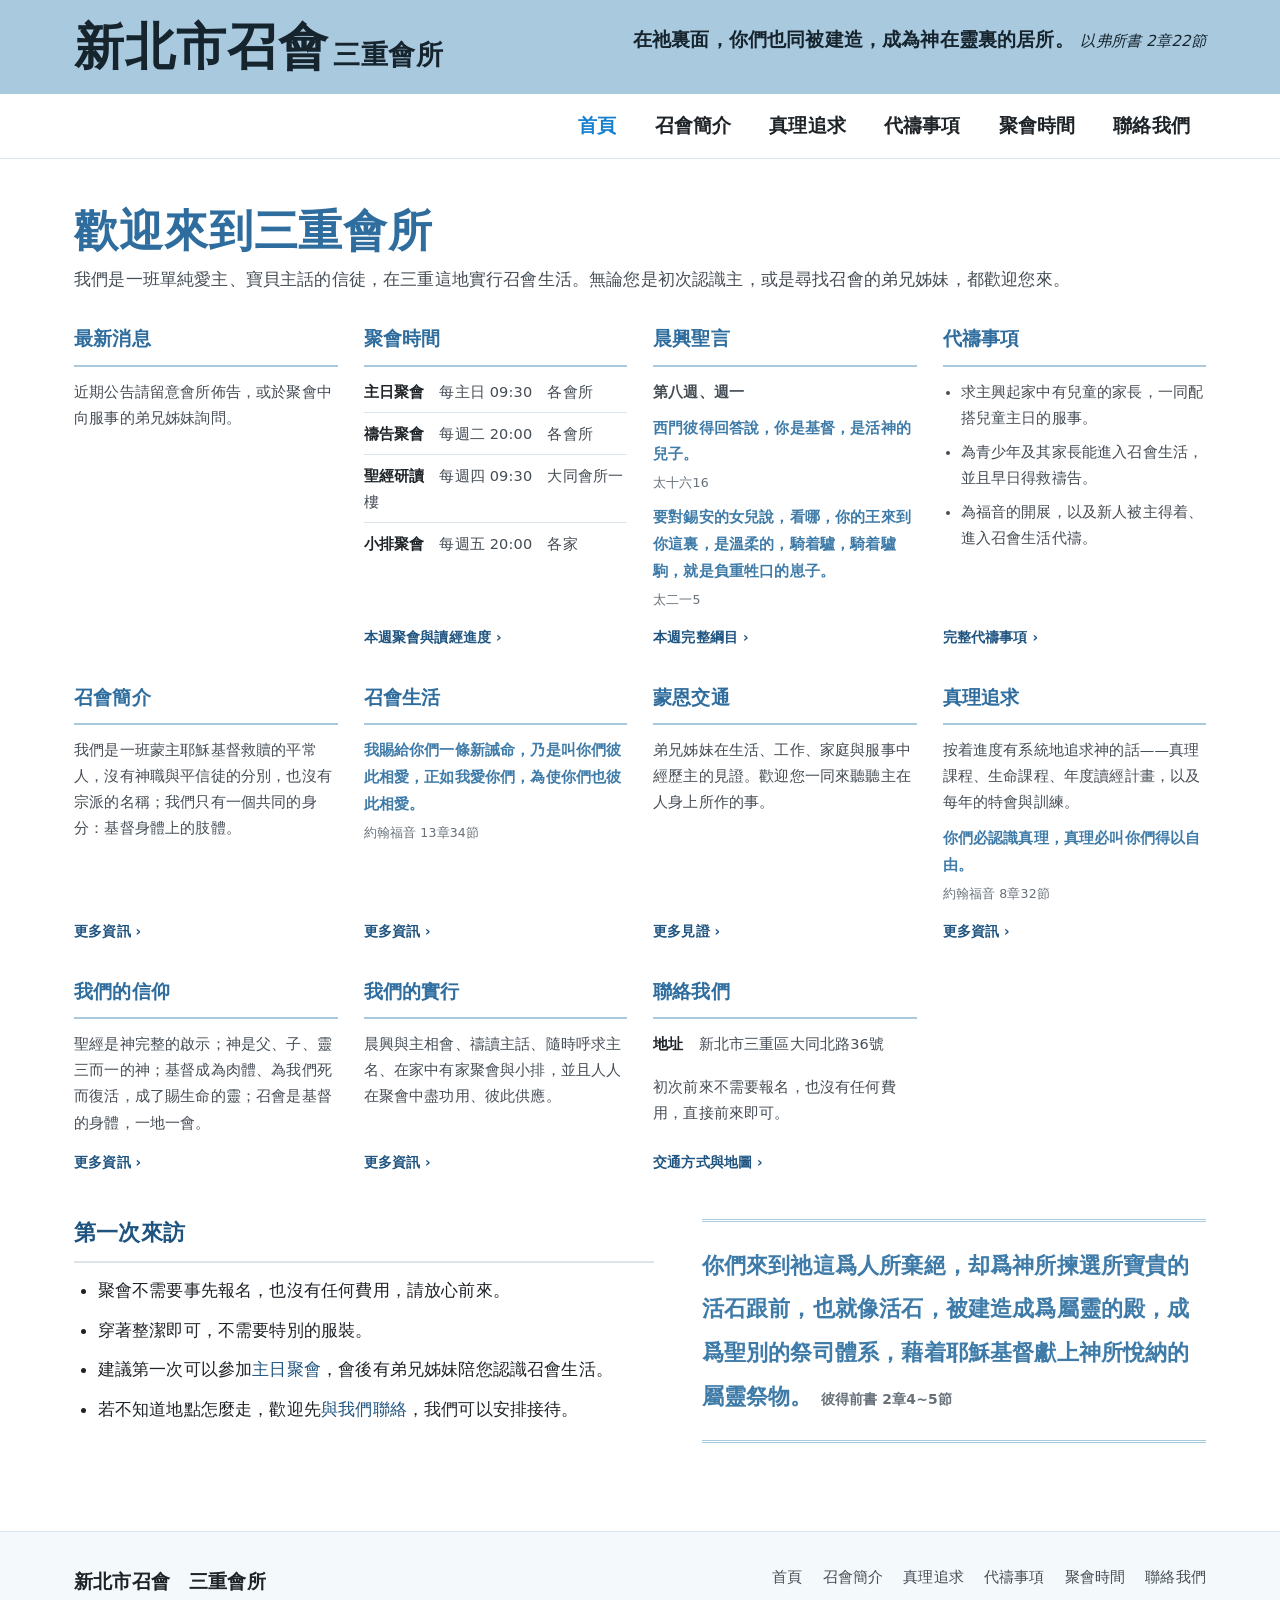
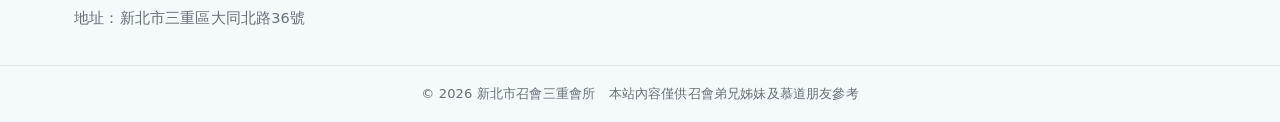
==== commit 96ac98bb: "Add files via upload" ====
--- a/index.html
+++ b/index.html
@@ -50,11 +50,8 @@
       <section class="block">
         <h2 class="block__title">最新消息</h2>
         <div class="block__body">
-          <ul class="block__list block__list--plain">
-            <li><span class="block__date">9/20（日）</span>　（★ 請填入公告內容）</li>
-            <li><span class="block__date">9/27（日）</span>　（★ 請填入公告內容）</li>
-            <li><span class="block__date">10/4（日）</span>　（★ 請填入公告內容）</li>
-          </ul>
+          <p>近期公告請留意會所佈告，或於聚會中向服事的弟兄姊妹詢問。</p>
+          <!-- ★ 有公告時，改用 ul.block__list.block__list  plain，每則一個 li：日期用 span.block__date 包起來 -->
         </div>
       </section>
 
@@ -76,9 +73,12 @@
       <section class="block">
         <h2 class="block__title">晨興聖言</h2>
         <div class="block__body">
-          <p><b>第一週、週一</b></p>
-          <p class="block__quote">（★ 摘錄本週一則主要經節）
-            <span class="block__ref">（★ 經節出處）</span>
+          <p><b>第八週、週一</b></p>
+          <p class="block__quote">西門彼得回答說，你是基督，是活神的兒子。
+            <span class="block__ref">太十六16</span>
+          </p>
+          <p class="block__quote">要對錫安的女兒說，看哪，你的王來到你這裏，是溫柔的，騎着驢，騎着驢駒，就是負重牲口的崽子。
+            <span class="block__ref">太二一5</span>
           </p>
         </div>
         <a class="block__more" href="morning-revival.html">本週完整綱目</a>
@@ -110,8 +110,7 @@
       <section class="block">
         <h2 class="block__title">召會生活</h2>
         <div class="block__body">
-          <!-- ★ 請將聚會照片上傳到 repo 根目錄，再把下面這塊換成 <img src="照片.jpg" alt="召會生活"> -->
-          <div class="block__thumb">召會生活照片<br>（請置換為實際照片）</div>
+          <!-- ★ 有照片時，上傳到 repo 根目錄後在這裏加上 <img src="照片.jpg" alt="召會生活"> -->
           <p class="block__quote">我賜給你們一條新誡命，乃是叫你們彼此相愛，正如我愛你們，為使你們也彼此相愛。
             <span class="block__ref">約翰福音 13章34節</span>
           </p>
@@ -123,7 +122,8 @@
       <section class="block">
         <h2 class="block__title">蒙恩交通</h2>
         <div class="block__body">
-          <p>（★ 摘錄一則弟兄姊妹的蒙恩見證前幾句，約三、四行，其餘引導讀者點入內頁閱讀。）</p>
+          <p>弟兄姊妹在生活、工作、家庭與服事中經歷主的見證。歡迎您一同來聽聽主在人身上所作的事。</p>
+          <!-- ★ 有見證時，把上面這段換成見證前三、四行的摘錄 -->
         </div>
         <a class="block__more" href="testimony.html">更多見證</a>
       </section>
@@ -163,29 +163,18 @@
         <h2 class="block__title">聯絡我們</h2>
         <div class="block__body">
           <ul class="block__list block__list--plain">
-            <li><span class="block__date">地址</span>　（★ 請填寫）</li>
-            <li><span class="block__date">電話</span>　（★ 請填寫）</li>
-            <li><span class="block__date">E-mail</span>　（★ 請填寫）</li>
+            <li><span class="block__date">地址</span>　新北市三重區大同北路36號</li>
+            <!-- ★ 有電話與信箱時，取消下面兩行的註解並填入：
+            <li><span class="block__date">電話</span>　(02) 0000-0000</li>
+            <li><span class="block__date">E-mail</span>　someone@example.com</li>
+            -->
           </ul>
           <p>初次前來不需要報名，也沒有任何費用，直接前來即可。</p>
         </div>
         <a class="block__more" href="contact.html">交通方式與地圖</a>
       </section>
 
-      <!-- ── 12. 相關網站（★ 請填入實際網址）── -->
-      <section class="block">
-        <h2 class="block__title">相關網站</h2>
-        <div class="block__body">
-          <ul class="block__list block__list--plain">
-            <li><a href="#">網上聖經—恢復本</a></li>
-            <li><a href="#">台灣福音書房</a></li>
-            <li><a href="#">新北市召會</a></li>
-            <li><a href="#">召會通訊</a></li>
-            <li><a href="#">水深之處</a></li>
-            <li><a href="#">主恢復資訊入口</a></li>
-          </ul>
-        </div>
-      </section>
+      <!-- ★ 相關網站區塊：取得各站網址後再加回（請告知網址） -->
 
     </div>
 
--- a/style.css
+++ b/style.css
@@ -212,6 +212,25 @@
 .outline .lv3{font-weight:400;color:var(--ink-2);padding-left:2em}   /* 1. 2. 3. */
 .outline .lv4{font-weight:400;color:var(--ink-3);padding-left:4em}   /* a. b. c. */
 .marker{color:var(--brand);font-weight:900;margin-right:.4em}
+
+/* ── 晨興聖言：每日區塊 ─────────────────────────── */
+.mr__nav{display:flex;flex-wrap:wrap;gap:8px;margin:0 0 30px;padding:0;list-style:none}
+.mr__nav a{
+  display:inline-block;padding:7px 17px;border:1px solid var(--line);border-radius:20px;
+  font-size:14.5px;font-weight:700;color:var(--brand-dark);background:var(--bg-soft);text-decoration:none;
+}
+.mr__nav a:hover{border-color:var(--band);background:#fff;text-decoration:none}
+.mr__sub{font-size:17px;font-weight:900;color:var(--brand-dark);margin:26px 0 10px}
+.mr__verse{
+  background:var(--bg-soft);border-left:4px solid var(--band);
+  border-radius:0 var(--radius) var(--radius) 0;padding:15px 19px;margin:0 0 18px;
+}
+.mr__verse p{margin:0 0 9px;font-size:15.5px;line-height:1.85}
+.mr__verse p:last-child{margin-bottom:0}
+.mr__verse b{color:var(--brand-dark);margin-right:.3em}
+.mr__text p{font-size:15.5px;line-height:2;margin:0 0 15px;text-align:justify}
+.mr__ref{font-size:14px;color:var(--ink-3);margin:18px 0 0;padding-top:12px;border-top:1px solid var(--line)}
+.mr__top{font-size:13.5px;font-weight:700}
 
 /* ── 蒙恩交通 ───────────────────────────────────── */
 .story{border-bottom:1px solid var(--line);padding-bottom:22px;margin-bottom:22px}
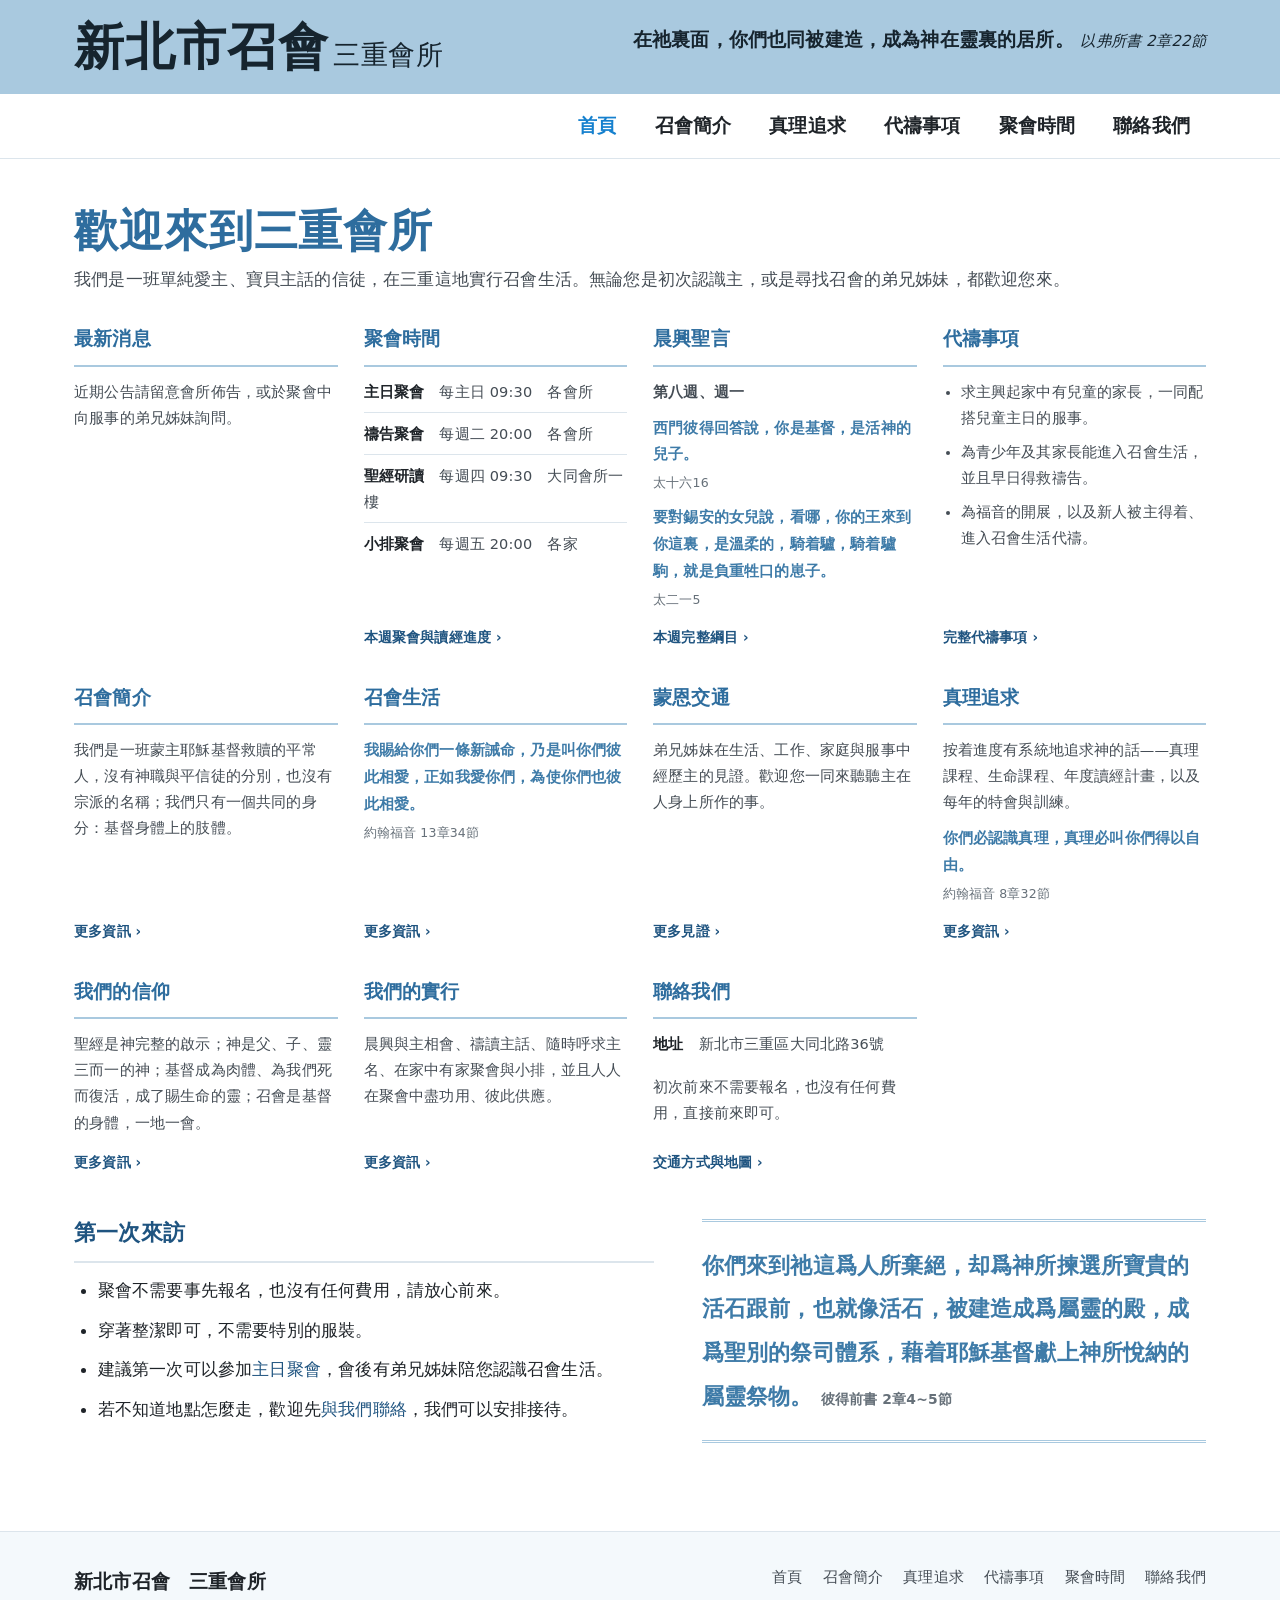
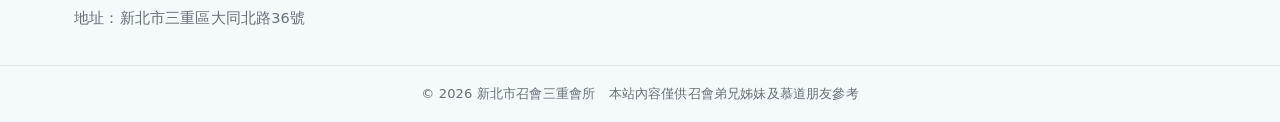
==== commit d56024cf: "Add files via upload" ====
--- a/index.html
+++ b/index.html
@@ -10,9 +10,6 @@
 <meta property="og:title" content="首頁｜新北市召會三重會所">
 <meta property="og:description" content="新北市召會三重會所：聚會時間、代禱事項、晨興聖言與真理追求資訊。歡迎您與我們一同過召會生活。">
 <meta property="og:locale" content="zh_TW">
-<link rel="preconnect" href="https://fonts.googleapis.com">
-<link rel="preconnect" href="https://fonts.gstatic.com" crossorigin>
-<link href="https://fonts.googleapis.com/css2?family=Noto+Sans+TC:wght@400;500;700;900&display=swap" rel="stylesheet">
 <link rel="stylesheet" href="style.css">
 </head>
 <body data-page="home">
--- a/style.css
+++ b/style.css
@@ -31,7 +31,11 @@
   margin:0;
   background:var(--bg);
   color:var(--ink);
-  font-family:"Noto Sans TC","PingFang TC","Microsoft JhengHei",system-ui,-apple-system,sans-serif;
+  /* 系統內建中文字體：Mac 用蘋方、Windows 用微軟正黑體（與淡水會所網站一致），
+     不載入網頁字型，載入速度較快；若系統都沒有才退回 Noto Sans TC */
+  font-family:"PingFang TC","蘋方-繁","Microsoft JhengHei","微軟正黑體",
+              "Hiragino Sans TC","Noto Sans TC",system-ui,-apple-system,
+              "Helvetica Neue",Arial,sans-serif;
   font-size:17px;
   line-height:1.85;
   letter-spacing:.01em;
@@ -64,7 +68,7 @@
   font-size:clamp(30px,4.6vw,50px);font-weight:900;line-height:1;letter-spacing:.02em;
 }
 .banner__hall{
-  font-size:clamp(17px,2.4vw,27px);font-weight:900;line-height:1;letter-spacing:.02em;
+  font-size:clamp(17px,2.4vw,27px);font-weight:500;line-height:1;letter-spacing:.02em;
 }
 .banner__verse{
   text-align:right;font-weight:700;line-height:1.7;
@@ -129,7 +133,7 @@
    ============================================================ */
 .page{padding-block:44px 64px;min-height:52vh}
 .page__title{
-  font-size:clamp(30px,4.4vw,44px);font-weight:900;color:var(--brand);
+  font-size:clamp(30px,4.4vw,44px);font-weight:700;color:var(--brand);
   margin:0 0 6px;line-height:1.25;letter-spacing:.02em;
 }
 .page__lead{color:var(--ink-2);margin:0 0 26px;font-size:17px}
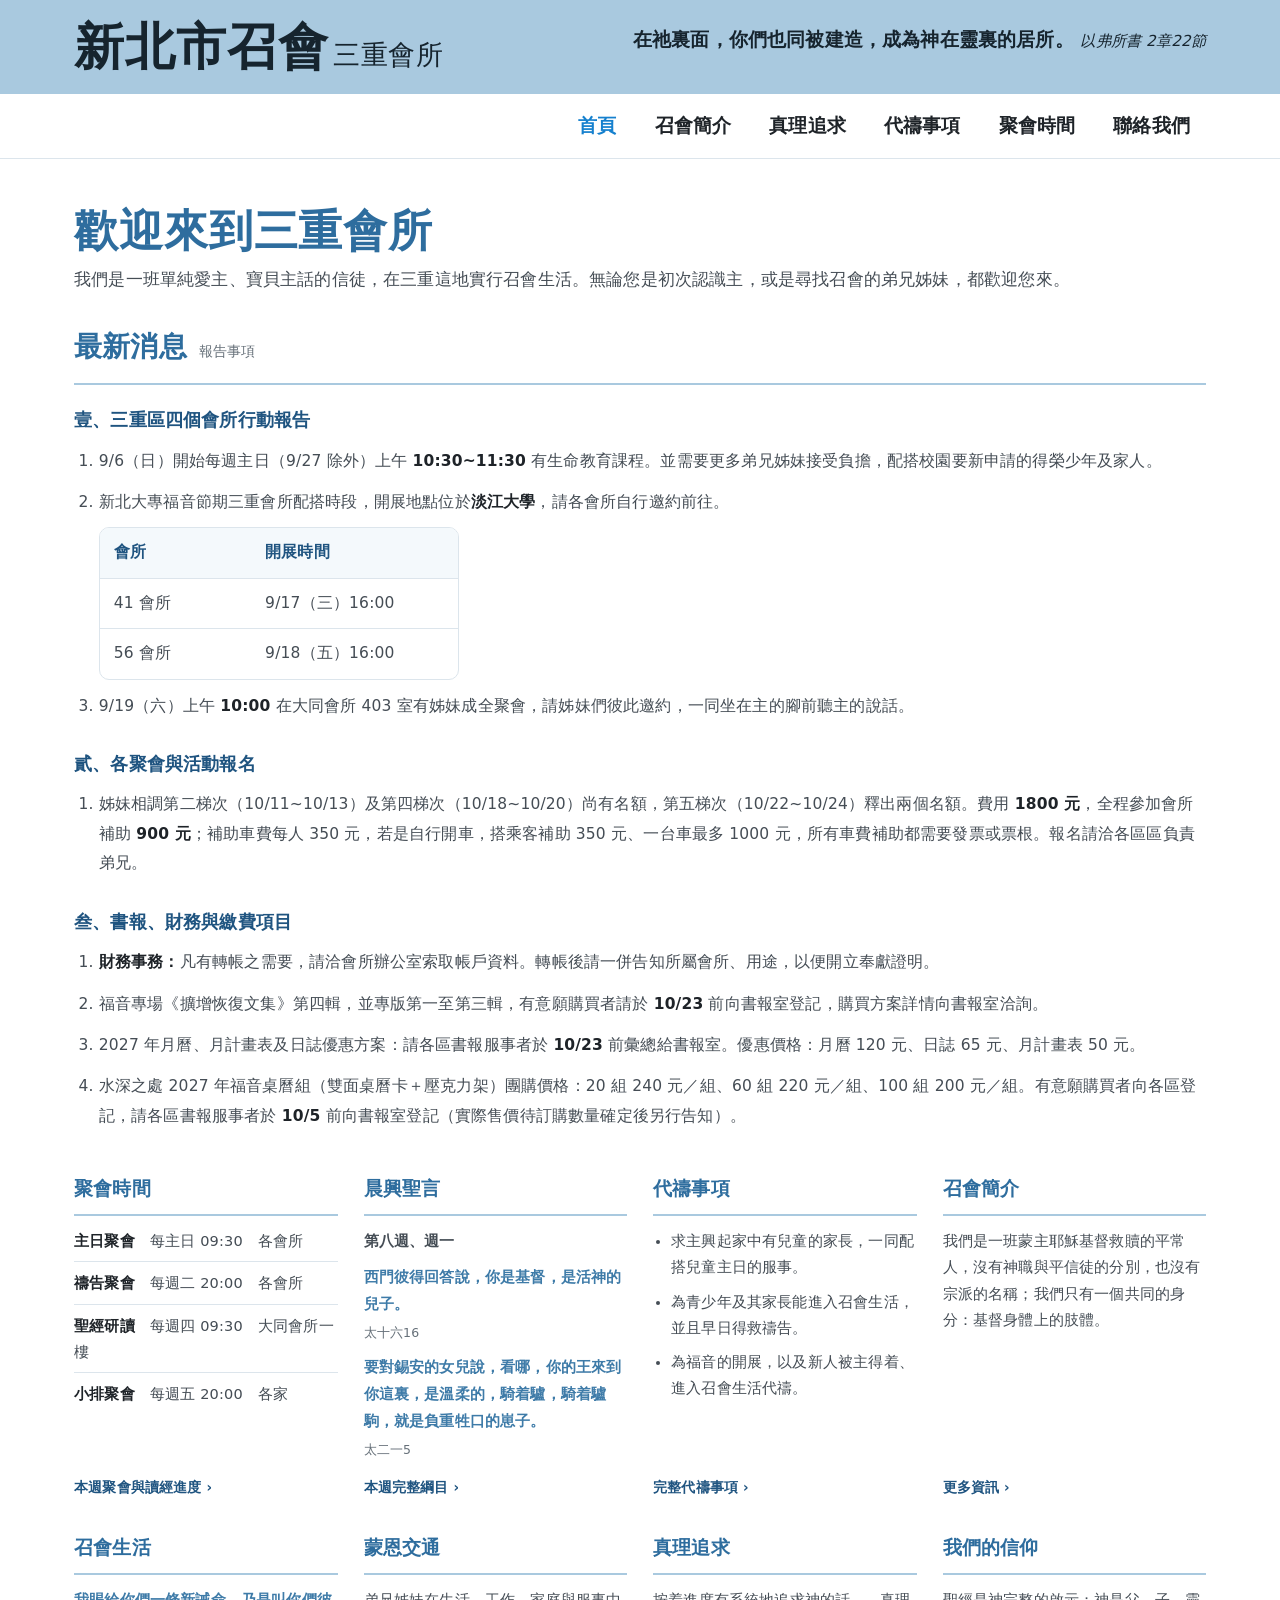
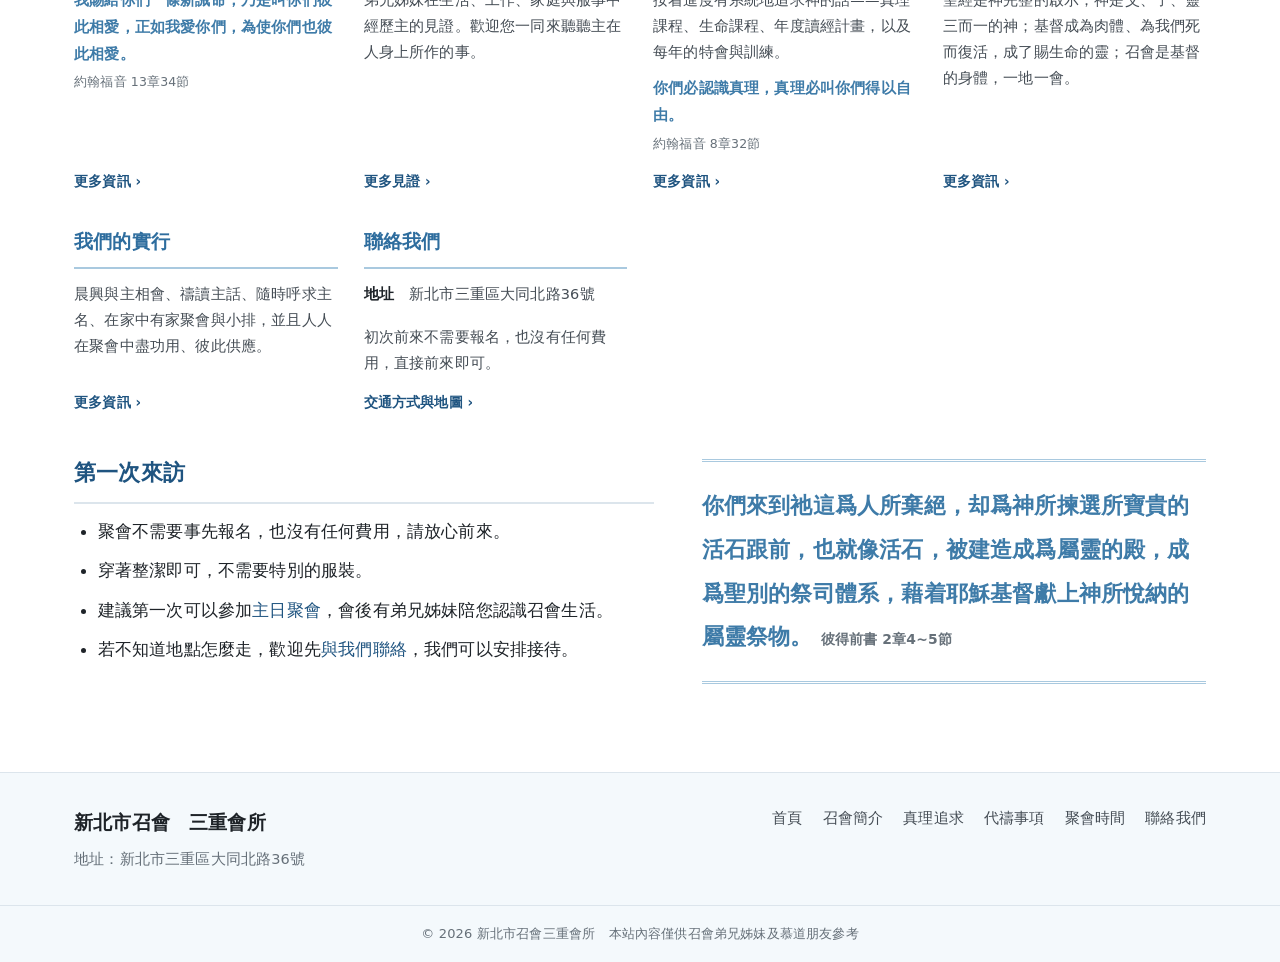
==== commit 0837a26c: "Add files via upload" ====
--- a/index.html
+++ b/index.html
@@ -36,21 +36,59 @@
     <h1 class="page__title">歡迎來到三重會所</h1>
     <p class="page__lead">我們是一班單純愛主、寶貝主話的信徒，在三重這地實行召會生活。無論您是初次認識主，或是尋找召會的弟兄姊妹，都歡迎您來。</p>
 
+
+    <!-- ============================================================
+         最新消息／報告事項　★ 每週更新：修改下面三個 section 的條列即可
+         ============================================================ -->
+    <section class="news">
+      <div class="news__head">
+        <h2 class="news__title">最新消息</h2>
+        <span class="news__date">報告事項</span>
+      </div>
+
+      <div class="news__sec">
+        <h3 class="news__h">壹、三重區四個會所行動報告</h3>
+        <ol class="news__list">
+          <li>9/6（日）開始每週主日（9/27 除外）上午 <b>10:30~11:30</b> 有生命教育課程。並需要更多弟兄姊妹接受負擔，配搭校園要新申請的得榮少年及家人。</li>
+          <li>新北大專福音節期三重會所配搭時段，開展地點位於<b>淡江大學</b>，請各會所自行邀約前往。
+            <div class="tbl-wrap" style="margin:10px 0 0;max-width:360px">
+              <table class="tbl">
+                <thead><tr><th>會所</th><th>開展時間</th></tr></thead>
+                <tbody>
+                  <tr><td class="nw">41 會所</td><td class="when">9/17（三）16:00</td></tr>
+                  <tr><td class="nw">56 會所</td><td class="when">9/18（五）16:00</td></tr>
+                </tbody>
+              </table>
+            </div>
+          </li>
+          <li>9/19（六）上午 <b>10:00</b> 在大同會所 403 室有姊妹成全聚會，請姊妹們彼此邀約，一同坐在主的腳前聽主的說話。</li>
+        </ol>
+      </div>
+
+      <div class="news__sec">
+        <h3 class="news__h">貳、各聚會與活動報名</h3>
+        <ol class="news__list">
+          <li>姊妹相調第二梯次（10/11~10/13）及第四梯次（10/18~10/20）尚有名額，第五梯次（10/22~10/24）釋出兩個名額。費用 <b>1800 元</b>，全程參加會所補助 <b>900 元</b>；補助車費每人 350 元，若是自行開車，搭乘客補助 350 元、一台車最多 1000 元，所有車費補助都需要發票或票根。報名請洽各區區負責弟兄。</li>
+        </ol>
+      </div>
+
+      <div class="news__sec">
+        <h3 class="news__h">叁、書報、財務與繳費項目</h3>
+        <ol class="news__list">
+          <li><b>財務事務：</b>凡有轉帳之需要，請洽會所辦公室索取帳戶資料。轉帳後請一併告知所屬會所、用途，以便開立奉獻證明。</li>
+          <li>福音專場《擴增恢復文集》第四輯，並專版第一至第三輯，有意願購買者請於 <b>10/23</b> 前向書報室登記，購買方案詳情向書報室洽詢。</li>
+          <li>2027 年月曆、月計畫表及日誌優惠方案：請各區書報服事者於 <b>10/23</b> 前彙總給書報室。優惠價格：月曆 120 元、日誌 65 元、月計畫表 50 元。</li>
+          <li>水深之處 2027 年福音桌曆組（雙面桌曆卡＋壓克力架）團購價格：20 組 240 元／組、60 組 220 元／組、100 組 200 元／組。有意願購買者向各區登記，請各區書報服事者於 <b>10/5</b> 前向書報室登記（實際售價待訂購數量確定後另行告知）。</li>
+        </ol>
+      </div>
+    </section>
+
     <!-- ============================================================
          首頁入口區塊（參照淡水會所首頁的四欄版面）
          每一塊放一段摘要，底部以「更多資訊 ›」連到內頁。
          ★ 標記處請替換為實際內容。
          ============================================================ -->
     <div class="home-grid">
-
-      <!-- ── 1. 最新消息（★ 每週更新）── -->
-      <section class="block">
-        <h2 class="block__title">最新消息</h2>
-        <div class="block__body">
-          <p>近期公告請留意會所佈告，或於聚會中向服事的弟兄姊妹詢問。</p>
-          <!-- ★ 有公告時，改用 ul.block__list.block__list  plain，每則一個 li：日期用 span.block__date 包起來 -->
-        </div>
-      </section>
 
       <!-- ── 2. 聚會時間 ── -->
       <section class="block">
--- a/style.css
+++ b/style.css
@@ -251,6 +251,21 @@
 .contact .v{flex:1;min-width:0;color:var(--ink-2);word-break:break-word}
 .map{border:1px solid var(--line);border-radius:var(--radius);overflow:hidden;aspect-ratio:16/10}
 .map iframe{width:100%;height:100%;border:0;display:block}
+
+/* ── 首頁：報告事項（最新消息）──────────────────── */
+.news{margin:6px 0 40px}
+.news__head{display:flex;flex-wrap:wrap;align-items:baseline;gap:12px;margin:0 0 18px;
+  padding-bottom:10px;border-bottom:2px solid var(--band)}
+.news__title{font-size:clamp(22px,2.6vw,28px);font-weight:700;color:var(--brand);margin:0}
+.news__date{font-size:14px;color:var(--ink-3)}
+.news__sec{margin:0 0 26px}
+.news__sec:last-child{margin-bottom:0}
+.news__h{font-size:18px;font-weight:900;color:var(--brand-dark);margin:0 0 10px}
+.news__list{margin:0;padding-left:1.6em;font-size:15.5px;line-height:1.9;color:var(--ink-2)}
+.news__list > li{margin-bottom:12px}
+.news__list > li:last-child{margin-bottom:0}
+.news__list b{color:var(--ink)}
+.news__note{font-size:14px;color:var(--ink-3);margin:8px 0 0}
 
 /* ── 首頁入口式區塊（參照淡水首頁的多欄版面） ────── */
 .home-grid{display:grid;grid-template-columns:repeat(4,minmax(0,1fr));gap:30px 26px;margin:0 0 38px}
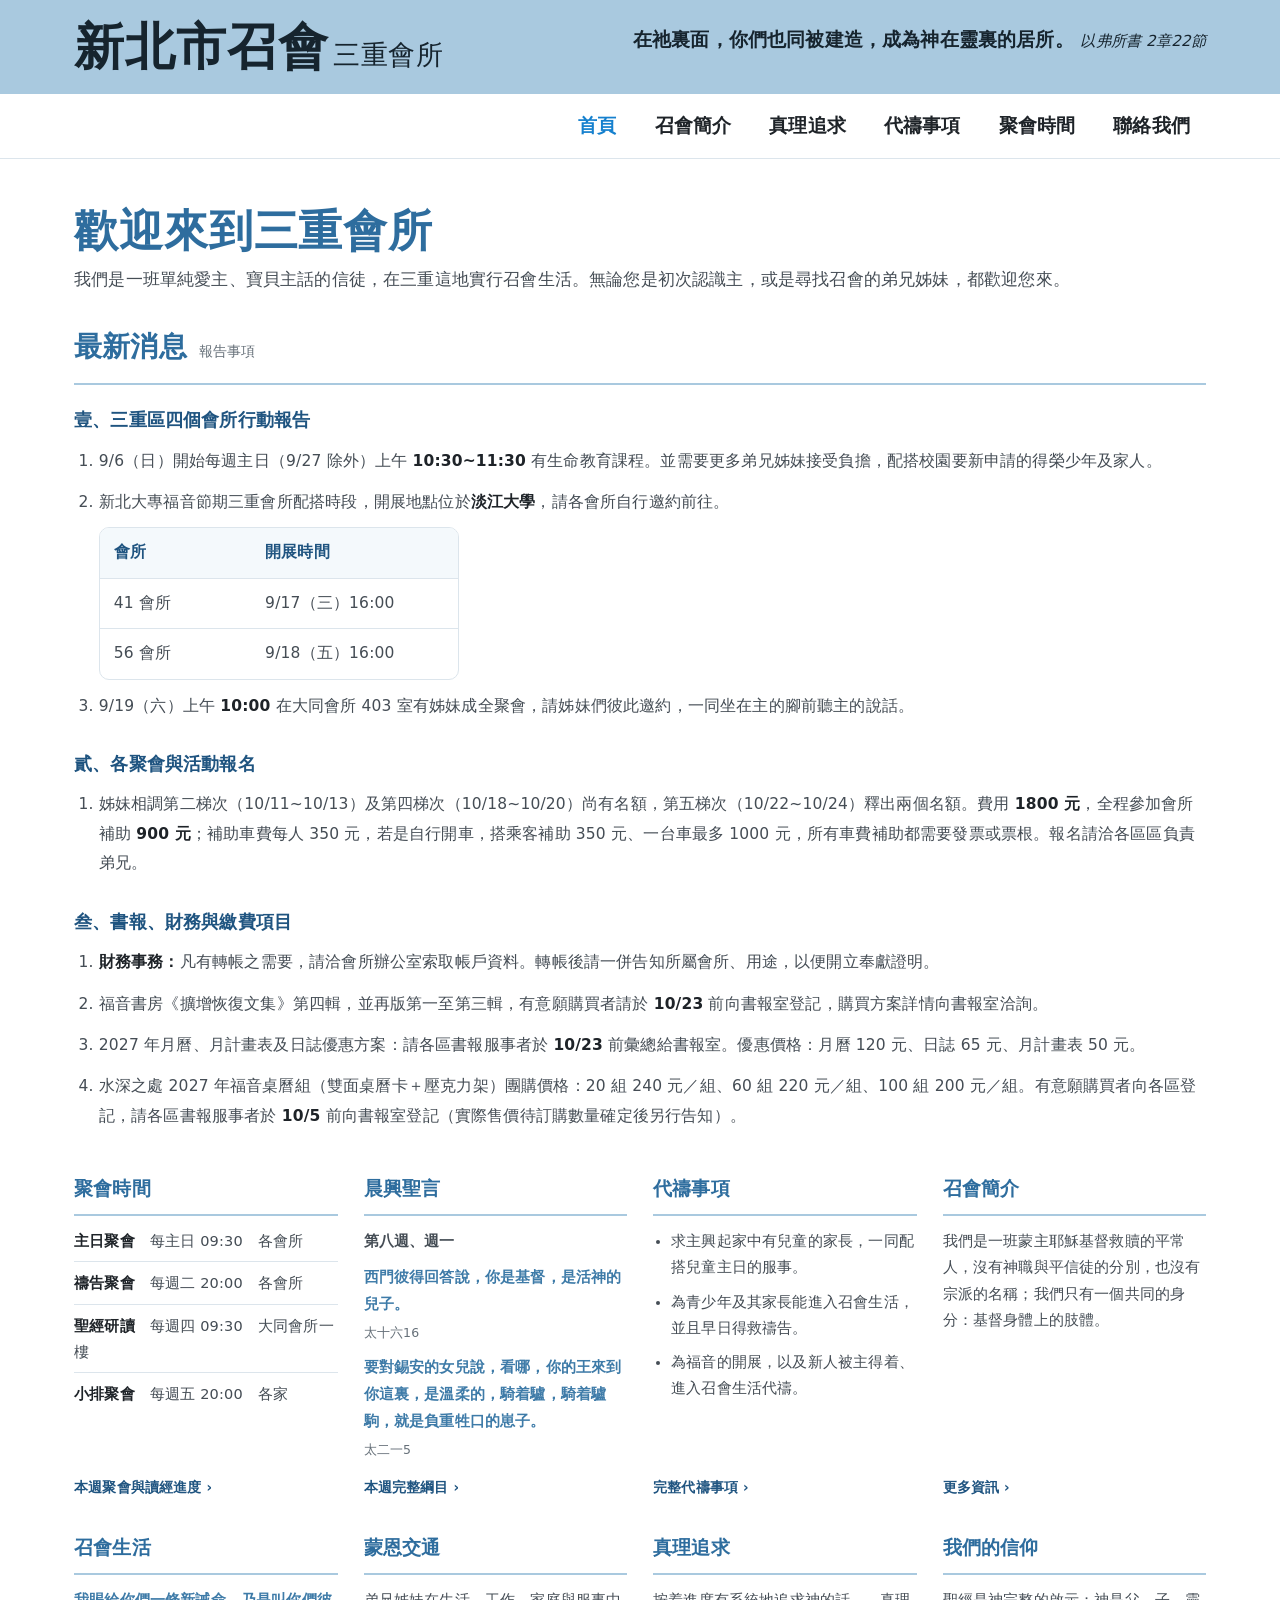
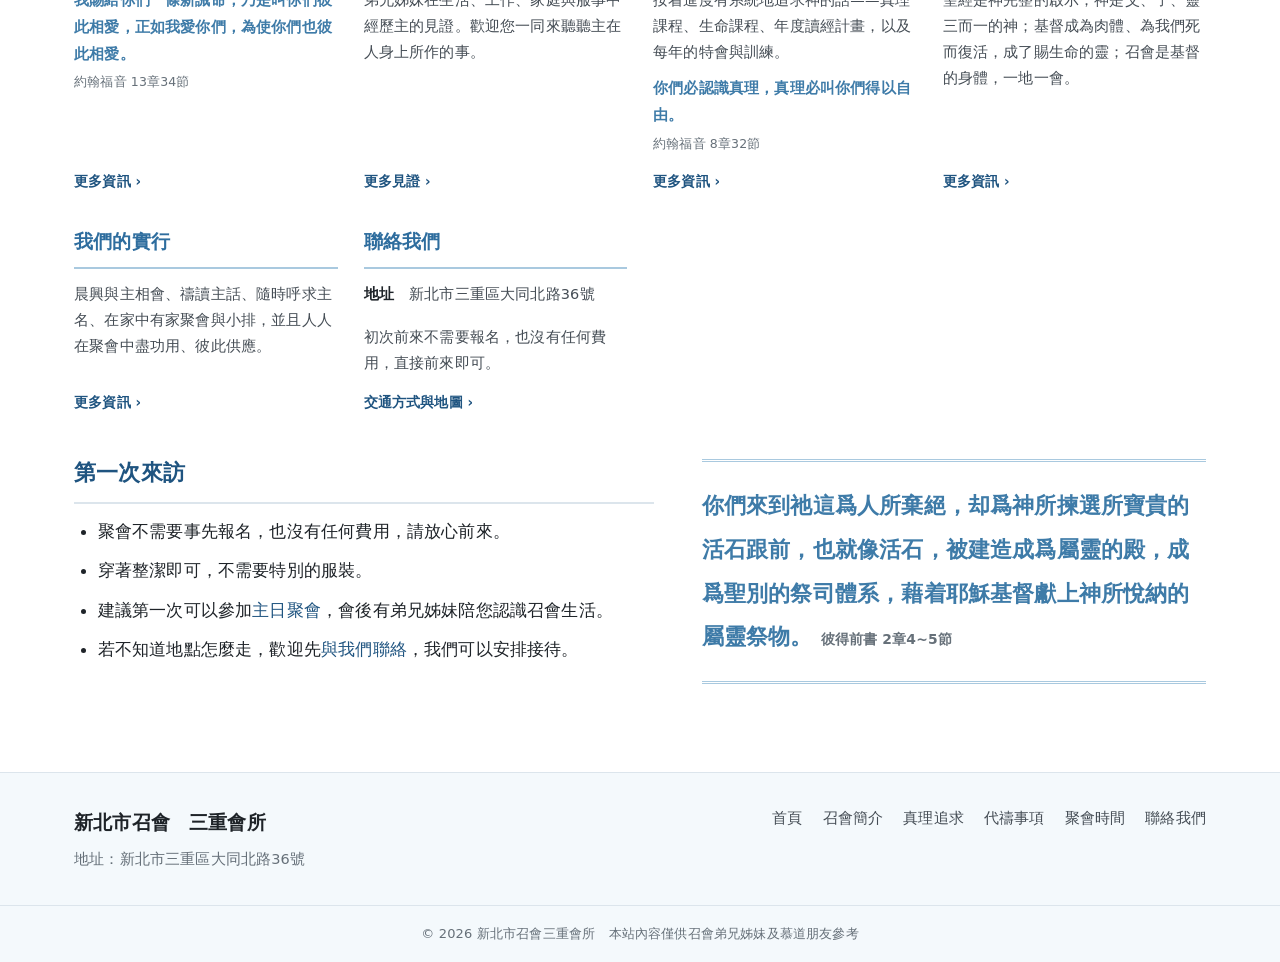
==== commit 208aff91: "Add files via upload" ====
--- a/index.html
+++ b/index.html
@@ -76,7 +76,7 @@
         <h3 class="news__h">叁、書報、財務與繳費項目</h3>
         <ol class="news__list">
           <li><b>財務事務：</b>凡有轉帳之需要，請洽會所辦公室索取帳戶資料。轉帳後請一併告知所屬會所、用途，以便開立奉獻證明。</li>
-          <li>福音專場《擴增恢復文集》第四輯，並專版第一至第三輯，有意願購買者請於 <b>10/23</b> 前向書報室登記，購買方案詳情向書報室洽詢。</li>
+          <li>福音書房《擴增恢復文集》第四輯，並再版第一至第三輯，有意願購買者請於 <b>10/23</b> 前向書報室登記，購買方案詳情向書報室洽詢。</li>
           <li>2027 年月曆、月計畫表及日誌優惠方案：請各區書報服事者於 <b>10/23</b> 前彙總給書報室。優惠價格：月曆 120 元、日誌 65 元、月計畫表 50 元。</li>
           <li>水深之處 2027 年福音桌曆組（雙面桌曆卡＋壓克力架）團購價格：20 組 240 元／組、60 組 220 元／組、100 組 200 元／組。有意願購買者向各區登記，請各區書報服事者於 <b>10/5</b> 前向書報室登記（實際售價待訂購數量確定後另行告知）。</li>
         </ol>
